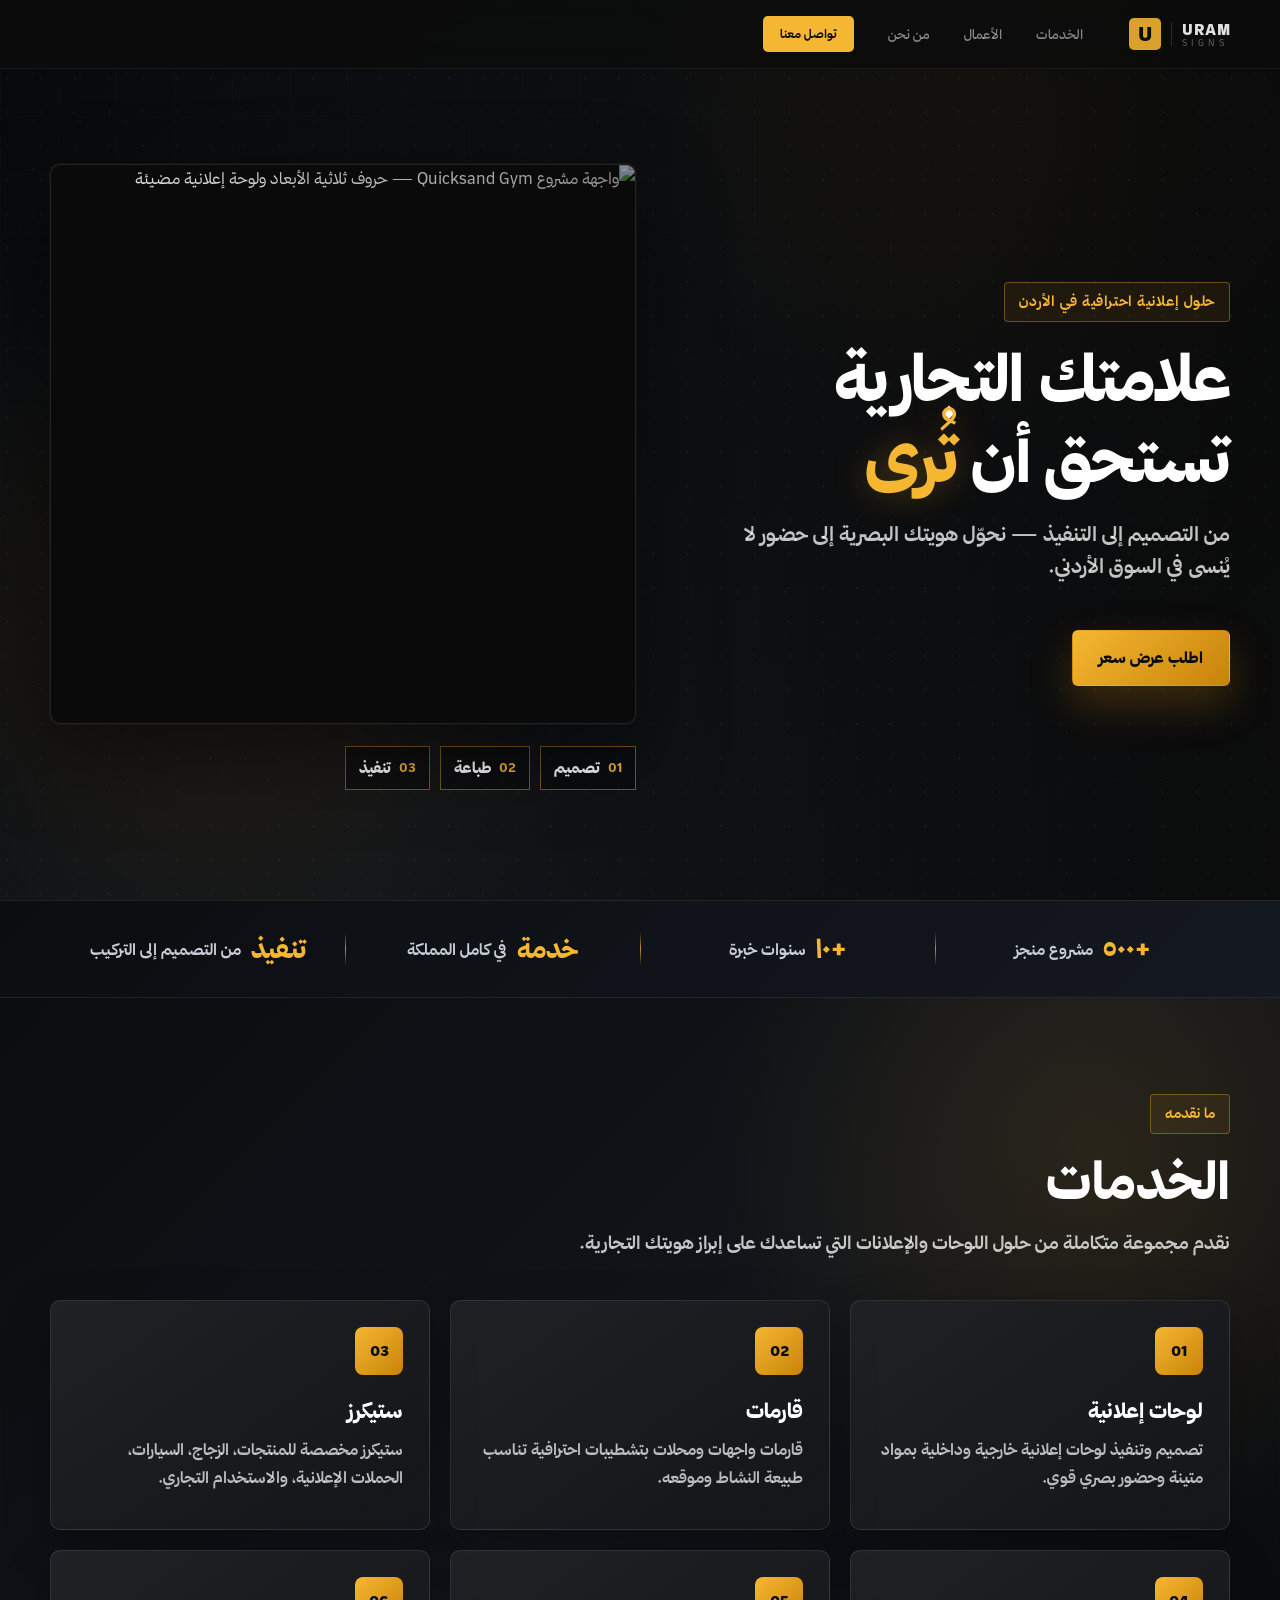
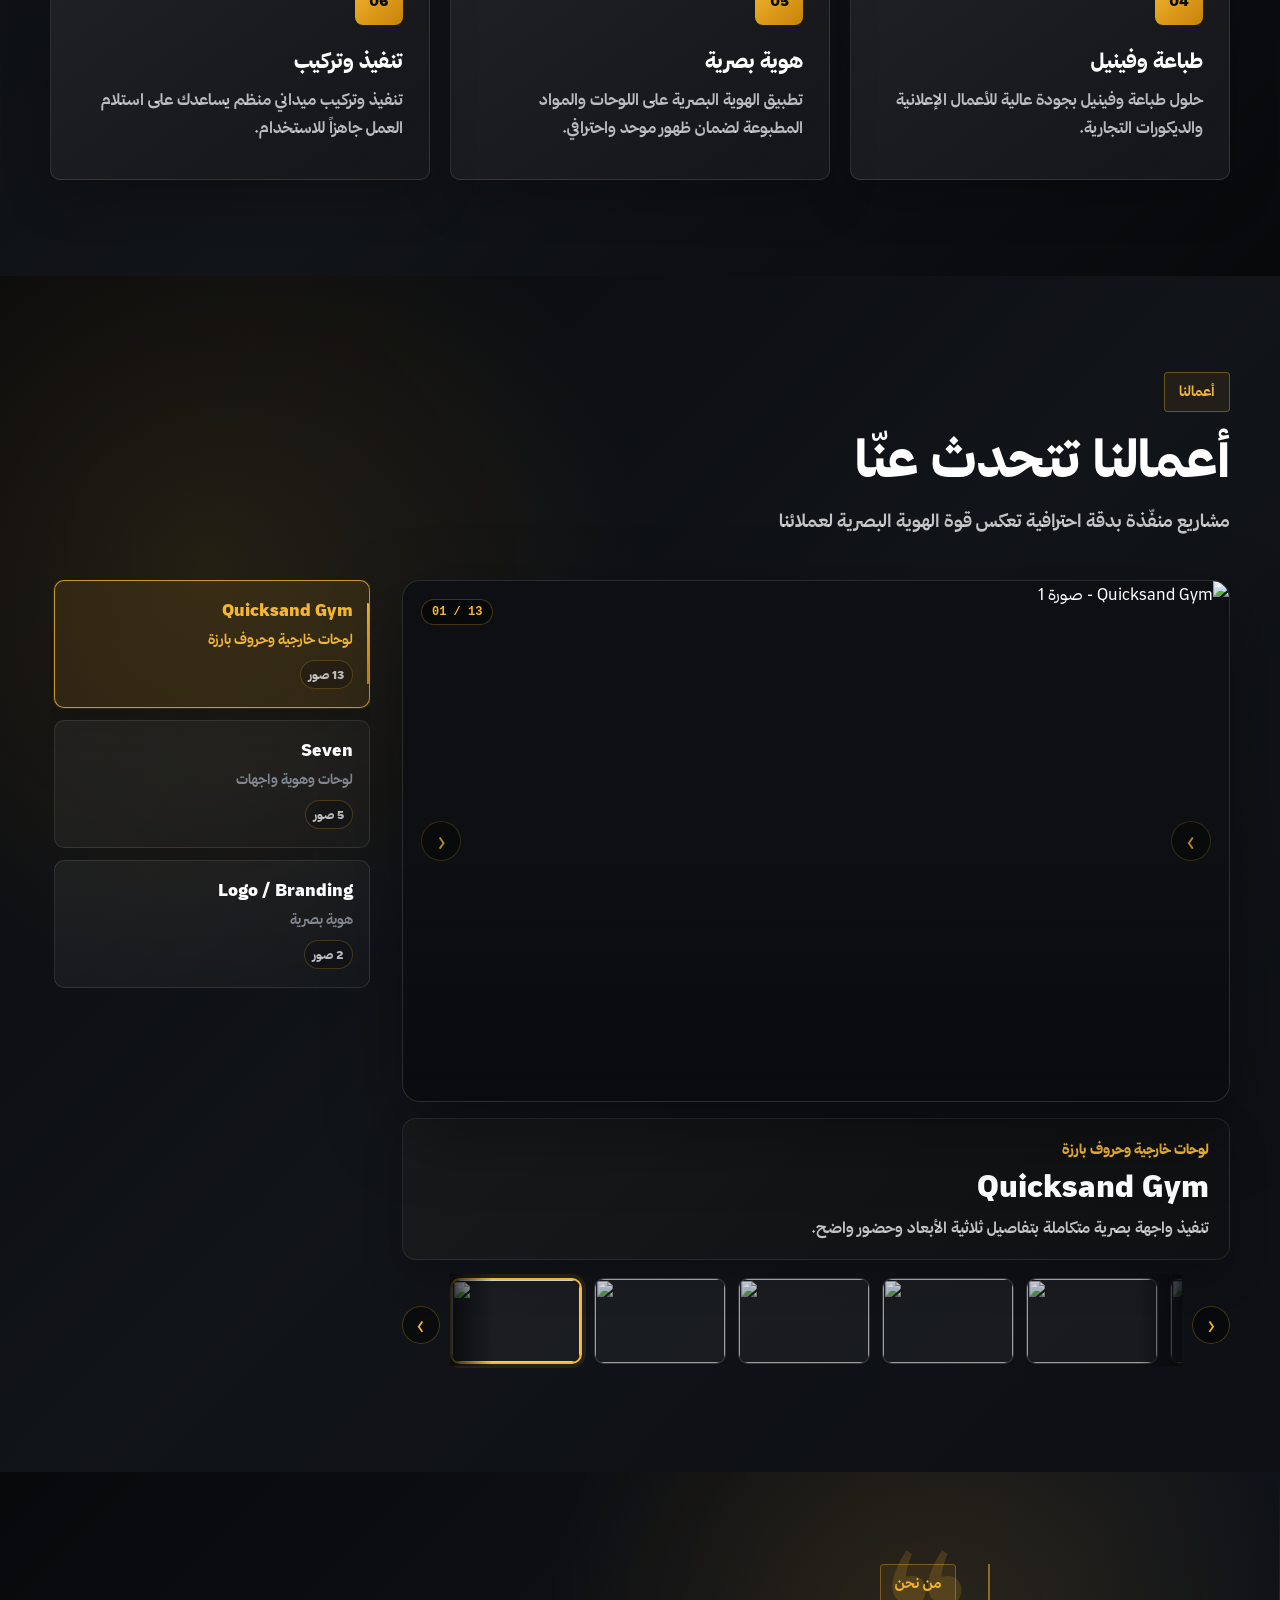
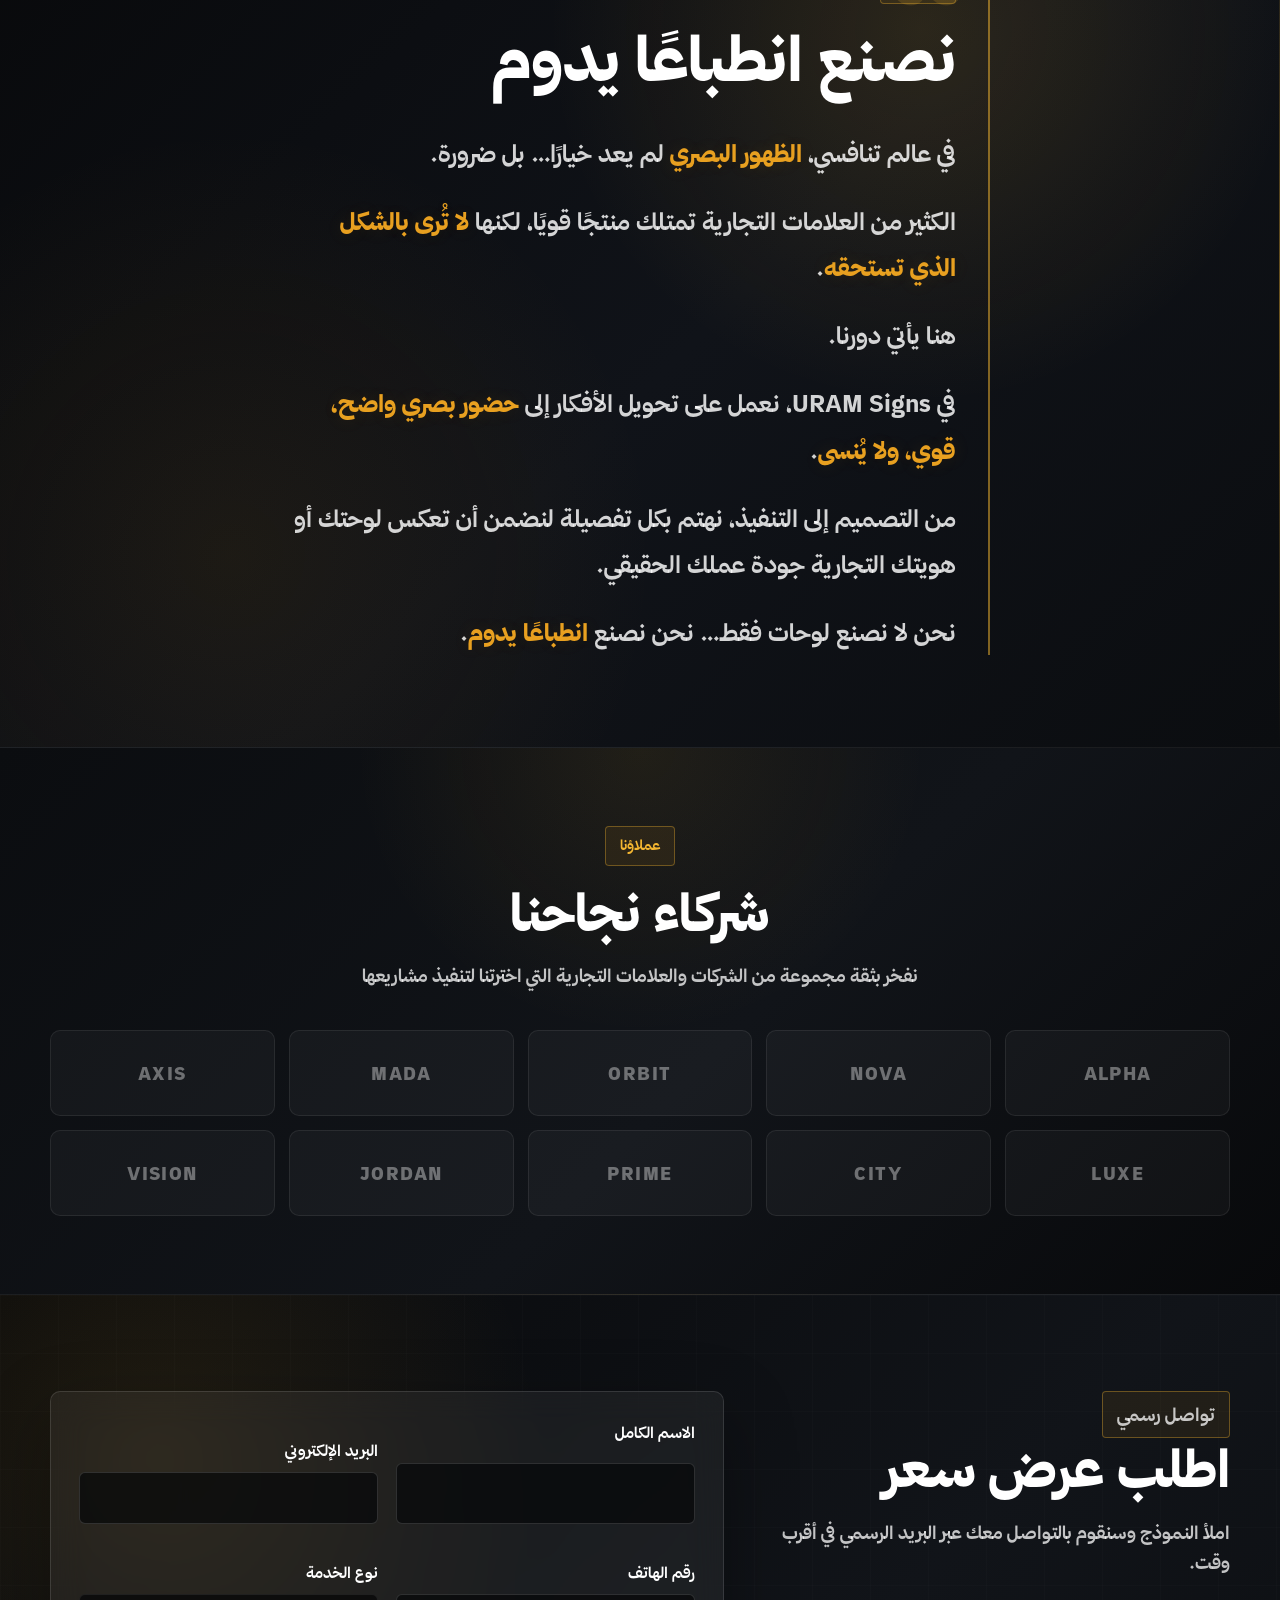
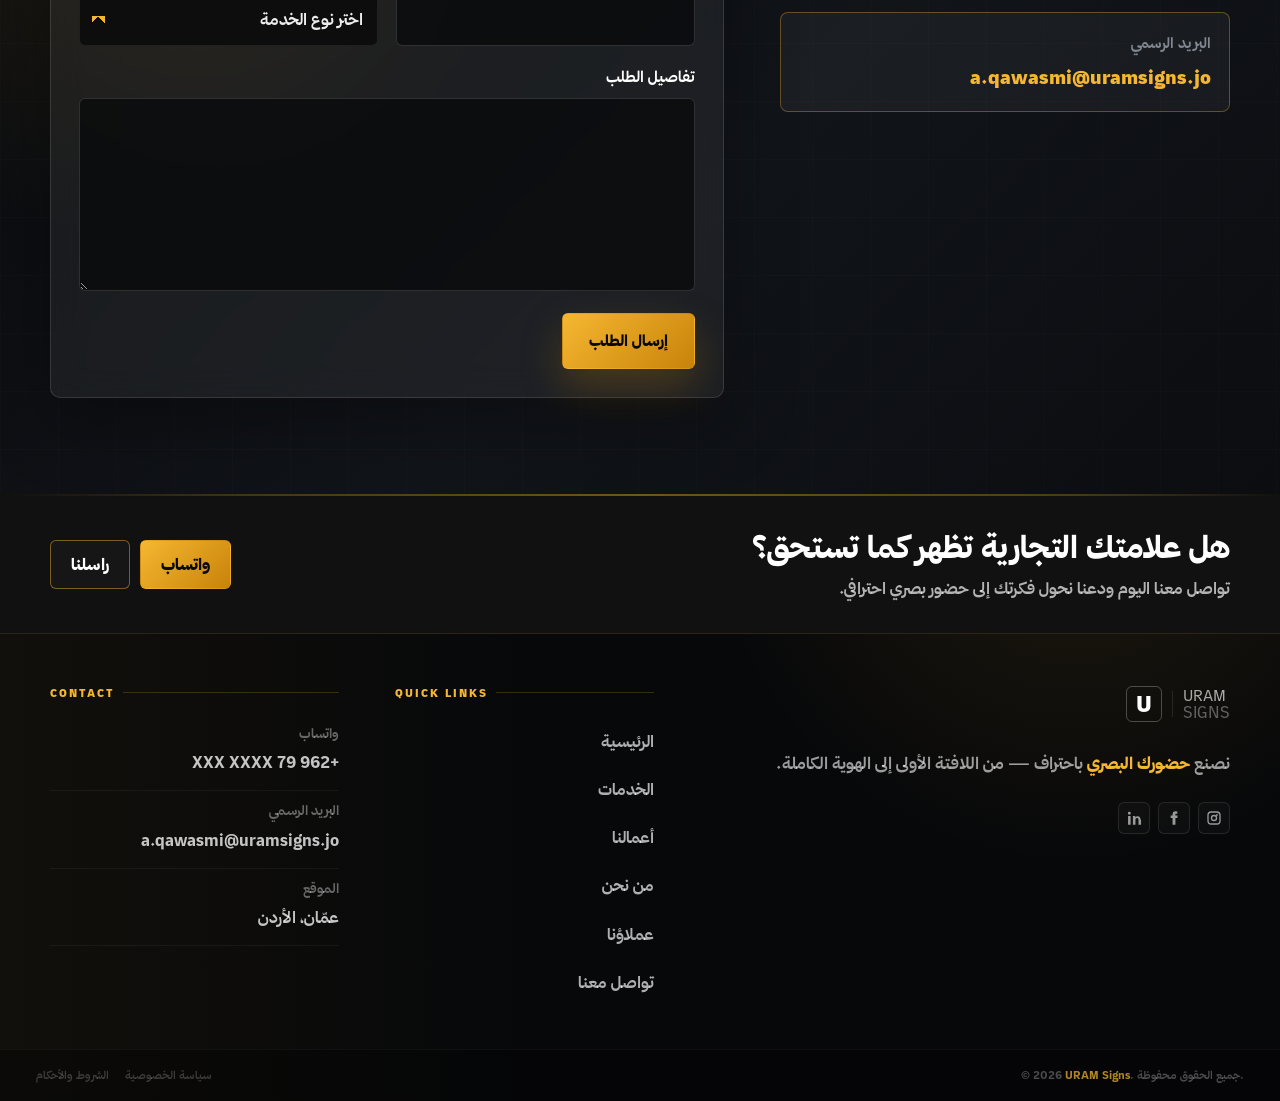
==== index.html @ 885d0721 "Initial URAM Signs website with init portfolio section" ====
﻿<!DOCTYPE html>
<html lang="ar" dir="rtl">
<head>
  <meta charset="UTF-8" />
  <meta name="viewport" content="width=device-width, initial-scale=1.0" />
  <meta
    name="description"
    content="URAM Signs شركة أردنية متخصصة في اللوحات الإعلانية، اليافطات، الملصقات، الفينيل، الطباعة، وحلول الهوية البصرية."
  />
  <title>URAM Signs | لوحات إعلانية وحلول طباعة</title>
  <link rel="stylesheet" href="styles.css" />
</head>
<body>
  <!-- Header: brand lockup, navigation links, and mobile menu button. -->
  <header class="site-header" id="top">
    <div class="container header-content">
      <a class="brand-logo" href="#home" aria-label="URAM Signs home">
        <span class="brand-logo__mark" aria-hidden="true">U</span>
        <span class="brand-logo__divider" aria-hidden="true"></span>
        <span class="brand-logo__text">
          <span class="brand-logo__name">URAM</span>
          <span class="brand-logo__category">SIGNS</span>
        </span>
      </a>

      <button class="menu-toggle" type="button" aria-label="فتح القائمة" aria-expanded="false">
        <span></span>
        <span></span>
        <span></span>
      </button>

      <nav class="main-nav" aria-label="روابط الموقع الرئيسية">
        <a href="#services">الخدمات</a>
        <a href="#portfolio">الأعمال</a>
        <a href="#about">من نحن</a>
        <a class="nav-cta" href="#contact">تواصل معنا</a>
      </nav>
    </div>
  </header>

  <main>
    <!-- Hero: first screen introduction and main calls to action. -->
    <section class="hero" id="home" aria-labelledby="hero-title">
      <div class="hero-overlay"></div>

      <div class="container hero-content">
        <div class="hero-copy">
          <p class="eyebrow">حلول إعلانية احترافية في الأردن</p>
          <h1 id="hero-title">
            علامتك التجارية تستحق أن
            <span>تُرى</span>
          </h1>
          <p class="hero-description">
            من التصميم إلى التنفيذ — نحوّل هويتك البصرية إلى حضور لا يُنسى في السوق الأردني.
          </p>

          <div class="hero-actions" aria-label="طرق التواصل الرئيسية">
            <a
              class="btn btn-primary"
              href="mailto:a.qawasmi@uramsigns.jo?subject=طلب%20عرض%20سعر&body=مرحباً،%20أود%20طلب%20عرض%20سعر%20لخدمة%20من%20URAM%20Signs.%0A%0Aالاسم:%0Aرقم%20الهاتف:%0Aنوع%20الخدمة:%0Aتفاصيل%20الطلب:"
            >
              اطلب عرض سعر
            </a>
          </div>
        </div>

        <div class="hero-visual">
          <div class="hero-card" aria-label="صورة توضيحية لأعمال اللوحات والطباعة">
            <img
              src="images/Quicksand_gym_4.png"
              alt="واجهة مشروع Quicksand Gym — حروف ثلاثية الأبعاد ولوحة إعلانية مضيئة"
            />
          </div>

          <div class="process-badges" aria-label="مراحل العمل الرئيسية">
            <span><strong>01</strong> تصميم</span>
            <span><strong>02</strong> طباعة</span>
            <span><strong>03</strong> تنفيذ</span>
          </div>
        </div>
      </div>
    </section>

    <!-- Trust bar: quick proof points directly below the hero. -->
    <section class="trust-bar" aria-label="نقاط ثقة URAM Signs">
      <div class="container trust-content">
        <div class="trust-item"><strong>+٥٠٠</strong><span>مشروع منجز</span></div>
        <div class="trust-item"><strong>+١٠</strong><span>سنوات خبرة</span></div>
        <div class="trust-item"><strong>خدمة</strong><span>في كامل المملكة</span></div>
        <div class="trust-item"><strong>تنفيذ</strong><span>من التصميم إلى التركيب</span></div>
      </div>
    </section>

    <!-- Services: main URAM Signs service categories. -->
    <section class="services-section" id="services" aria-labelledby="services-title">
      <div class="container">
        <div class="section-heading">
          <p class="section-kicker">ما نقدمه</p>
          <h2 id="services-title">الخدمات</h2>
          <p>
            نقدم مجموعة متكاملة من حلول اللوحات والإعلانات التي تساعدك على إبراز هويتك التجارية.
          </p>
        </div>

        <div class="services-grid">
          <article class="service-card">
            <div class="service-icon" aria-hidden="true">01</div>
            <h3>لوحات إعلانية</h3>
            <p>تصميم وتنفيذ لوحات إعلانية خارجية وداخلية بمواد متينة وحضور بصري قوي.</p>
          </article>

          <article class="service-card">
            <div class="service-icon" aria-hidden="true">02</div>
            <h3>قارمات</h3>
            <p>قارمات واجهات ومحلات بتشطيبات احترافية تناسب طبيعة النشاط وموقعه.</p>
          </article>

          <article class="service-card">
            <div class="service-icon" aria-hidden="true">03</div>
            <h3>ستيكرز</h3>
            <p>ستيكرز مخصصة للمنتجات، الزجاج، السيارات، الحملات الإعلانية، والاستخدام التجاري.</p>
          </article>

          <article class="service-card">
            <div class="service-icon" aria-hidden="true">04</div>
            <h3>طباعة وفينيل</h3>
            <p>حلول طباعة وفينيل بجودة عالية للأعمال الإعلانية والديكورات التجارية.</p>
          </article>

          <article class="service-card">
            <div class="service-icon" aria-hidden="true">05</div>
            <h3>هوية بصرية</h3>
            <p>تطبيق الهوية البصرية على اللوحات والمواد المطبوعة لضمان ظهور موحد واحترافي.</p>
          </article>

          <article class="service-card">
            <div class="service-icon" aria-hidden="true">06</div>
            <h3>تنفيذ وتركيب</h3>
            <p>تنفيذ وتركيب ميداني منظم يساعدك على استلام العمل جاهزاً للاستخدام.</p>
          </article>
        </div>
      </div>
    </section>

    <!-- Portfolio: cinematic stage layout with interactive featured project. -->
    <section class="portfolio-section" id="portfolio" aria-labelledby="portfolio-title">
      <div class="container">
        <div class="section-heading portfolio-heading">
          <p class="section-kicker">أعمالنا</p>
          <h2 id="portfolio-title">أعمالنا تتحدث عنّا</h2>
          <p>
            مشاريع منفّذة بدقة احترافية تعكس قوة الهوية البصرية لعملائنا
          </p>
        </div>

        <div class="portfolio-stage">
          <aside class="portfolio-projects" aria-label="قائمة المشاريع">
            <div class="project-list" data-project-list></div>
          </aside>

          <div class="portfolio-gallery">
            <article class="featured-project" aria-live="polite">
              <img
                class="featured-project-image"
                src="images/Quicksand gym/Quicksand gym 1.png"
                alt="Quicksand Gym"
              />
              <div class="featured-project-overlay" aria-hidden="true"></div>
              <span class="featured-project-counter" data-project-counter>01 / 13</span>
              <button class="featured-project-nav featured-project-nav--prev" type="button" data-project-prev aria-label="الصورة السابقة">‹</button>
              <button class="featured-project-nav featured-project-nav--next" type="button" data-project-next aria-label="الصورة التالية">›</button>
            </article>

            <div class="featured-project-info" aria-live="polite">
              <p class="featured-project-category">لوحات خارجية وحروف بارزة</p>
              <h3 class="featured-project-title">Quicksand Gym</h3>
              <p class="featured-project-description">تنفيذ واجهة بصرية متكاملة بتفاصيل ثلاثية الأبعاد وحضور واضح.</p>
            </div>

            <div class="project-thumbnail-shell">
              <button class="project-strip-control project-strip-control--prev" type="button" data-strip-prev aria-label="تمرير الصور للخلف">‹</button>
              <div class="project-thumbnails" data-project-thumbnails aria-label="صور المشروع"></div>
              <button class="project-strip-control project-strip-control--next" type="button" data-strip-next aria-label="تمرير الصور للأمام">›</button>
            </div>
          </div>
        </div>
      </div>
    </section>

    <!-- About: storytelling section for URAM Signs. -->
    <section class="about-story-section" id="about" aria-labelledby="about-title">
      <div class="container">
        <div class="about-story">
          <p class="section-kicker">من نحن</p>
          <h2 id="about-title">نصنع انطباعًا يدوم</h2>

          <div class="story-text">
            <p>
              في عالم تنافسي،
              <span>الظهور البصري</span>
              لم يعد خيارًا… بل ضرورة.
            </p>
            <p>
              الكثير من العلامات التجارية تمتلك منتجًا قويًا، لكنها
              <span>لا تُرى بالشكل الذي تستحقه</span>.
            </p>
            <p>هنا يأتي دورنا.</p>
            <p>
              في URAM Signs، نعمل على تحويل الأفكار إلى
              <span>حضور بصري واضح، قوي، ولا يُنسى</span>.
            </p>
            <p>
              من التصميم إلى التنفيذ، نهتم بكل تفصيلة لنضمن أن تعكس لوحتك أو
              هويتك التجارية جودة عملك الحقيقي.
            </p>
            <p>
              نحن لا نصنع لوحات فقط… نحن نصنع
              <span>انطباعًا يدوم</span>.
            </p>
          </div>
        </div>
      </div>
    </section>

    <!-- Clients: placeholder logos can be replaced with real client logo images later. -->
    <section class="clients-section" id="clients" aria-labelledby="clients-title">
      <div class="container">
        <div class="section-heading clients-heading">
          <p class="section-kicker">عملاؤنا</p>
          <h2 id="clients-title">شركاء نجاحنا</h2>
          <p>
            نفخر بثقة مجموعة من الشركات والعلامات التجارية التي اخترتنا لتنفيذ مشاريعها
          </p>
        </div>

        <div class="clients-grid" aria-label="شعارات العملاء">
          <div class="client-logo">ALPHA</div>
          <div class="client-logo">NOVA</div>
          <div class="client-logo">ORBIT</div>
          <div class="client-logo">MADA</div>
          <div class="client-logo">AXIS</div>
          <div class="client-logo">LUXE</div>
          <div class="client-logo">CITY</div>
          <div class="client-logo">PRIME</div>
          <div class="client-logo">JORDAN</div>
          <div class="client-logo">VISION</div>
        </div>
      </div>
    </section>

    <!-- Contact / Quote: replace YOUR_FORM_ID with your real Formspree form ID later. -->
    <section class="contact-section" id="contact" aria-labelledby="contact-title">
      <div class="container contact-layout">
        <div class="contact-intro">
          <p class="section-kicker">تواصل رسمي</p>
          <h2 id="contact-title">اطلب عرض سعر</h2>
          <p>
            املأ النموذج وسنقوم بالتواصل معك عبر البريد الرسمي في أقرب وقت.
          </p>

          <div class="official-email">
            <span>البريد الرسمي</span>
            <a href="mailto:a.qawasmi@uramsigns.jo">a.qawasmi@uramsigns.jo</a>
          </div>
        </div>

        <!-- Formspree-ready form: replace YOUR_FORM_ID in the action URL after creating your Formspree form. -->
        <form class="quote-form" action="https://formspree.io/f/YOUR_FORM_ID" method="POST">
          <div class="form-grid">
            <label>
              <span>الاسم الكامل</span>
              <input type="text" name="full_name" autocomplete="name" required />
            </label>

            <label>
              <span>البريد الإلكتروني</span>
              <input type="email" name="email" autocomplete="email" required />
            </label>

            <label>
              <span>رقم الهاتف</span>
              <input type="tel" name="phone" autocomplete="tel" required />
            </label>

            <label>
              <span>نوع الخدمة</span>
              <select name="service_type" required>
                <option value="" selected disabled>اختر نوع الخدمة</option>
                <option value="لوحات إعلانية">لوحات إعلانية</option>
                <option value="قارمات">قارمات</option>
                <option value="ستيكرز">ستيكرز</option>
                <option value="طباعة وفينيل">طباعة وفينيل</option>
                <option value="هوية بصرية">هوية بصرية</option>
                <option value="أخرى">أخرى</option>
              </select>
            </label>
          </div>

          <label>
            <span>تفاصيل الطلب</span>
            <textarea name="request_details" rows="6" required></textarea>
          </label>

          <button class="btn btn-primary form-submit" type="submit">إرسال الطلب</button>
        </form>
      </div>
    </section>
  </main>

  <!-- Footer: final brand, navigation, and official contact details. -->
  <footer class="site-footer">
    <div class="footer-gold-rule" aria-hidden="true"></div>

    <section class="footer-cta" aria-label="دعوة للتواصل">
      <div class="container footer-cta-content">
        <div>
          <h2>هل علامتك التجارية تظهر كما تستحق؟</h2>
          <p>تواصل معنا اليوم ودعنا نحول فكرتك إلى حضور بصري احترافي.</p>
        </div>

        <div class="footer-cta-actions">
          <a class="footer-btn footer-btn-primary" href="https://wa.me/962XXXXXXXXX" target="_blank" rel="noopener">
            واتساب
          </a>
          <a class="footer-btn footer-btn-secondary" href="mailto:a.qawasmi@uramsigns.jo">
            راسلنا
          </a>
        </div>
      </div>
    </section>

    <div class="container footer-content">
      <div class="footer-brand">
        <a class="brand-logo brand-logo--footer" href="#home" aria-label="URAM Signs الصفحة الرئيسية">
          <span class="brand-logo__mark" aria-hidden="true">U</span>
          <span class="brand-logo__divider" aria-hidden="true"></span>
          <span class="brand-logo__text">
            <span class="brand-logo__name">URAM</span>
            <span class="brand-logo__category">SIGNS</span>
          </span>
        </a>
        <p>
          نصنع
          <span>حضورك البصري</span>
          باحتراف — من اللافتة الأولى إلى الهوية الكاملة.
        </p>

        <div class="footer-socials" aria-label="روابط التواصل الاجتماعي">
          <a href="#" aria-label="Instagram">
            <svg viewBox="0 0 24 24" aria-hidden="true">
              <path d="M7.8 2h8.4A5.8 5.8 0 0 1 22 7.8v8.4a5.8 5.8 0 0 1-5.8 5.8H7.8A5.8 5.8 0 0 1 2 16.2V7.8A5.8 5.8 0 0 1 7.8 2Zm0 2A3.8 3.8 0 0 0 4 7.8v8.4A3.8 3.8 0 0 0 7.8 20h8.4a3.8 3.8 0 0 0 3.8-3.8V7.8A3.8 3.8 0 0 0 16.2 4H7.8Zm8.7 2.1a1.3 1.3 0 1 1 0 2.6 1.3 1.3 0 0 1 0-2.6ZM12 7.2a4.8 4.8 0 1 1 0 9.6 4.8 4.8 0 0 1 0-9.6Zm0 2a2.8 2.8 0 1 0 0 5.6 2.8 2.8 0 0 0 0-5.6Z" />
            </svg>
          </a>
          <a href="#" aria-label="Facebook">
            <svg viewBox="0 0 24 24" aria-hidden="true">
              <path d="M14 8.2V6.7c0-.72.17-1.1 1.16-1.1H17V2.25A25.4 25.4 0 0 0 14.32 2C11.66 2 9.84 3.62 9.84 6.6v1.6H7v3.75h2.84V22h4.3V11.95H17l.45-3.75H14Z" />
            </svg>
          </a>
          <a href="#" aria-label="LinkedIn">
            <svg viewBox="0 0 24 24" aria-hidden="true">
              <path d="M6.94 8.9H3.1V22h3.84V8.9ZM5.02 2.5a2.23 2.23 0 1 0 0 4.46 2.23 2.23 0 0 0 0-4.46ZM21.9 14.48c0-3.52-1.88-5.16-4.4-5.16a3.8 3.8 0 0 0-3.43 1.89h-.05V8.9h-3.68V22h3.84v-6.48c0-1.7.32-3.36 2.44-3.36 2.09 0 2.12 1.96 2.12 3.47V22h3.84v-7.52h-.68Z" />
            </svg>
          </a>
        </div>
      </div>

      <nav class="footer-links" aria-label="روابط سريعة">
        <h2>QUICK LINKS</h2>
        <a href="#home"><span>الرئيسية</span><i aria-hidden="true"></i></a>
        <a href="#services"><span>الخدمات</span><i aria-hidden="true"></i></a>
        <a href="#portfolio"><span>أعمالنا</span><i aria-hidden="true"></i></a>
        <a href="#about"><span>من نحن</span><i aria-hidden="true"></i></a>
        <a href="#clients"><span>عملاؤنا</span><i aria-hidden="true"></i></a>
        <a href="#contact"><span>تواصل معنا</span><i aria-hidden="true"></i></a>
      </nav>

      <div class="footer-contact">
        <h2>CONTACT</h2>
        <div class="footer-contact-item">
          <span>واتساب</span>
          <a href="https://wa.me/962XXXXXXXXX" target="_blank" rel="noopener">+962 79 XXX XXXX</a>
        </div>
        <div class="footer-contact-item">
          <span>البريد الرسمي</span>
          <a href="mailto:a.qawasmi@uramsigns.jo">a.qawasmi@uramsigns.jo</a>
        </div>
        <div class="footer-contact-item">
          <span>الموقع</span>
          <p>عمّان، الأردن</p>
        </div>
      </div>
    </div>

    <div class="footer-base">
      <p>© 2026 <span>URAM Signs</span>. جميع الحقوق محفوظة.</p>
      <div class="footer-policy-links">
        <a href="#">سياسة الخصوصية</a>
        <a href="#">الشروط والأحكام</a>
      </div>
    </div>
  </footer>

  <script src="script.js"></script>
</body>
</html>
---- styles.css ----
/* Font setup: these paths use the local Thamanyah Sans WOFF2 files. */
@font-face {
  font-family: "Thamanyah";
  src: url("fonts/thmanyah typeface/thmanyahsans/woff2/thmanyahsans-Regular.woff2") format("woff2");
  font-weight: 400;
  font-style: normal;
  font-display: swap;
}

@font-face {
  font-family: "Thamanyah";
  src: url("fonts/thmanyah typeface/thmanyahsans/woff2/thmanyahsans-Medium.woff2") format("woff2");
  font-weight: 500;
  font-style: normal;
  font-display: swap;
}

@font-face {
  font-family: "Thamanyah";
  src: url("fonts/thmanyah typeface/thmanyahsans/woff2/thmanyahsans-Bold.woff2") format("woff2");
  font-weight: 700 800;
  font-style: normal;
  font-display: swap;
}

@font-face {
  font-family: "Thamanyah";
  src: url("fonts/thmanyah typeface/thmanyahsans/woff2/thmanyahsans-Black.woff2") format("woff2");
  font-weight: 900;
  font-style: normal;
  font-display: swap;
}

/* Base styles */
:root {
  --color-black: #08090b;
  --color-charcoal: #111419;
  --color-metal: #818891;
  --color-metal-dark: #252a31;
  --color-white: #ffffff;
  --color-muted: #c8ced6;
  --color-gold: #e8a020;
  --color-gold-highlight: #f5b731;
  --color-gold-dark: #c8830a;
  --container-width: 1180px;
  --header-height: 68px;
}

* {
  box-sizing: border-box;
}

html {
  scroll-behavior: smooth;
}

main section[id] {
  scroll-margin-top: 90px;
}

body {
  margin: 0;
  min-height: 100vh;
  font-family: "Thamanyah", Cairo, Tajawal, sans-serif;
  color: var(--color-white);
  background: var(--color-black);
  line-height: 1.7;
}

img,
svg {
  display: block;
}

img {
  max-width: 100%;
}

a {
  color: inherit;
  text-decoration: none;
}

button,
input,
textarea,
select {
  font: inherit;
}

.container {
  width: min(100% - 32px, var(--container-width));
  margin-inline: auto;
}

/* Header */
.site-header {
  position: fixed;
  inset-block-start: 0;
  inset-inline: 0;
  z-index: 20;
  border-bottom: 1px solid rgba(255, 255, 255, 0.06);
  background: rgba(13, 13, 13, 0.92);
  backdrop-filter: blur(14px);
  transition: all 0.3s ease;
}

.site-header.is-scrolled {
  border-bottom-color: rgba(245, 183, 49, 0.12);
  background: #0a0a0a;
}

.header-content {
  width: 100%;
  min-height: var(--header-height);
  margin-inline: 0;
  padding: 0 40px;
  display: flex;
  align-items: center;
  justify-content: flex-start;
  gap: 36px;
  transition: min-height 0.3s ease;
}

.site-header.is-scrolled .header-content {
  min-height: 56px;
}

.site-header .brand-logo {
  display: inline-flex;
  align-items: center;
  gap: 10px;
  flex: 0 0 auto;
  min-height: 52px;
  padding: 10px;
  direction: ltr;
  color: var(--color-white);
  text-align: left;
  border: 0;
  border-radius: 0;
  transition: all 0.3s ease;
}

.site-header .brand-logo__mark {
  width: 32px;
  height: 32px;
  display: grid;
  place-items: center;
  color: #0d0d0d;
  border-radius: 5px;
  background: #f5b731;
  font-size: 20px;
  font-weight: 900;
  line-height: 1;
  letter-spacing: -0.5px;
  transition: all 0.3s ease;
}

.site-header .brand-logo__divider {
  width: 1px;
  height: 24px;
  background: rgba(255, 255, 255, 0.15);
  transition: all 0.3s ease;
}

.site-header .brand-logo__text {
  display: flex;
  flex-direction: column;
  justify-content: center;
  gap: 1px;
  line-height: 1;
}

.site-header .brand-logo__name,
.site-header .brand-logo__category {
  display: block;
  transition: all 0.3s ease;
}

.site-header .brand-logo__name {
  color: #ffffff;
  font-size: 15px;
  font-weight: 900;
  letter-spacing: 0.5px;
  white-space: nowrap;
}

.site-header .brand-logo__category {
  color: rgba(255, 255, 255, 0.4);
  font-size: 9px;
  font-weight: 400;
  letter-spacing: 4px;
  white-space: nowrap;
}

.site-header .brand-logo {
  opacity: 0.88;
}

.site-header .brand-logo:hover,
.site-header .brand-logo:focus-visible {
  opacity: 1;
}

.site-header .brand-logo:hover .brand-logo__mark,
.site-header .brand-logo:focus-visible .brand-logo__mark {
  filter: brightness(1.1);
}

.site-header.is-scrolled .brand-logo__mark {
  width: 28px;
  height: 28px;
  font-size: 17px;
  border-radius: 4px;
}

.site-header.is-scrolled .brand-logo__divider {
  height: 20px;
}

.site-header.is-scrolled .brand-logo__name {
  font-size: 13px;
}

.site-header.is-scrolled .brand-logo__category {
  font-size: 8px;
}

.brand-logo {
  display: inline-flex;
  align-items: center;
  gap: 10px;
  direction: ltr;
  color: var(--color-white);
  text-align: left;
  transition: all 0.3s ease;
}

.brand-logo__mark {
  display: grid;
  place-items: center;
  font-weight: 900;
  line-height: 1;
  transition: all 0.3s ease;
}

.brand-logo__divider {
  width: 1px;
  transition: all 0.3s ease;
}

.brand-logo__text {
  display: flex;
  flex-direction: column;
  justify-content: center;
  gap: 1px;
  line-height: 1;
}

.brand-logo__name,
.brand-logo__category {
  display: block;
  white-space: nowrap;
  transition: all 0.3s ease;
}

.brand-logo--footer {
  padding: 0;
  border-color: transparent;
}

.brand-logo--footer .brand-logo__mark {
  width: 36px;
  height: 36px;
  font-size: 22px;
  color: #ffffff;
  border: 1.5px solid rgba(255, 255, 255, 0.25);
  border-radius: 6px;
  background: transparent;
}

.brand-logo--footer .brand-logo__divider {
  height: 26px;
  background: rgba(255, 255, 255, 0.1);
}

.brand-logo--footer .brand-logo__name {
  font-size: 15px;
  color: rgba(255, 255, 255, 0.65);
}

.brand-logo--footer .brand-logo__category {
  color: rgba(255, 255, 255, 0.35);
}

.brand-logo--footer:hover,
.brand-logo--footer:focus-visible {
  background: transparent;
  border-color: transparent;
}

.brand-logo--footer:hover .brand-logo__mark,
.brand-logo--footer:focus-visible .brand-logo__mark {
  color: #ffffff;
  border-color: rgba(245, 183, 49, 0.3);
  background: rgba(245, 183, 49, 0.04);
}

.brand-logo--footer:hover .brand-logo__divider,
.brand-logo--footer:focus-visible .brand-logo__divider {
  background: rgba(245, 183, 49, 0.18);
}

.brand-logo--footer:hover .brand-logo__name,
.brand-logo--footer:focus-visible .brand-logo__name {
  color: rgba(255, 255, 255, 0.8);
}

.brand-logo--footer:hover .brand-logo__category,
.brand-logo--footer:focus-visible .brand-logo__category {
  color: rgba(245, 183, 49, 0.4);
}

.main-nav {
  display: flex;
  align-items: center;
  gap: 34px;
  color: rgba(255, 255, 255, 0.5);
  font-size: 13px;
  font-weight: 500;
}

.main-nav a {
  position: relative;
  padding-block: 8px;
  transition: all 0.3s ease;
}

.main-nav a::after {
  content: "";
  position: absolute;
  inset-inline: 0;
  inset-block-end: -6px;
  height: 2px;
  background: #f5b731;
  border-radius: 999px;
  transform: scaleX(0);
  transform-origin: right;
  transition: transform 0.4s ease-out;
}

.main-nav a:hover,
.main-nav a:focus-visible {
  color: var(--color-white);
  transition: color 0.15s ease;
}

.main-nav a.is-active {
  color: var(--color-white);
}

.main-nav a.is-active::after {
  transform: scaleX(1);
}

.main-nav .nav-cta {
  padding: 7px 16px;
  border: 1px solid transparent;
  border-radius: 5px;
  color: #0d0d0d;
  background: #f5b731;
  font-size: 12px;
  font-weight: 700;
}

.main-nav .nav-cta.is-active {
  color: #0d0d0d;
}

.main-nav .nav-cta:hover,
.main-nav .nav-cta:focus-visible {
  color: #0d0d0d;
  background: #c8830a;
  transform: scale(1.02);
}

.site-header.is-scrolled .main-nav .nav-cta {
  color: #f5b731;
  border-color: rgba(245, 183, 49, 0.4);
  background: transparent;
  font-size: 11px;
  padding: 6px 14px;
  font-weight: 600;
}

.site-header.is-scrolled .main-nav .nav-cta.is-active {
  color: #f5b731;
}

.site-header.is-scrolled .main-nav .nav-cta:hover,
.site-header.is-scrolled .main-nav .nav-cta:focus-visible {
  color: #0d0d0d;
  background: #f5b731;
}

.menu-toggle {
  display: none;
  width: 44px;
  height: 44px;
  margin-inline-start: auto;
  padding: 0;
  border: 1px solid rgba(255, 255, 255, 0.16);
  color: var(--color-white);
  background: rgba(255, 255, 255, 0.06);
  cursor: pointer;
}

.menu-toggle span {
  width: 20px;
  height: 2px;
  display: block;
  margin: 5px auto;
  background: currentColor;
  transition: transform 180ms ease, opacity 180ms ease;
}

/* Hero */
.hero {
  position: relative;
  min-height: 100vh;
  padding-block: calc(var(--header-height) + 96px) 104px;
  overflow: hidden;
  background:
    radial-gradient(circle at 78% 12%, rgba(245, 183, 49, 0.14), transparent 28%),
    radial-gradient(circle at 18% 72%, rgba(232, 160, 32, 0.09), transparent 32%),
    linear-gradient(135deg, #07080a 0%, #111419 48%, #1b2027 100%);
}

.hero::before {
  content: "";
  position: absolute;
  inset: 0;
  opacity: 0.1;
  background-image:
    linear-gradient(rgba(255, 255, 255, 0.18) 1px, transparent 1px),
    linear-gradient(90deg, rgba(255, 255, 255, 0.18) 1px, transparent 1px);
  background-size: 58px 58px;
  mask-image: linear-gradient(to bottom, black, transparent 82%);
}

.hero::after {
  content: "";
  position: absolute;
  inset: 0;
  opacity: 0.09;
  pointer-events: none;
  background-image:
    radial-gradient(circle at 20% 30%, rgba(255, 255, 255, 0.55) 0 1px, transparent 1px),
    radial-gradient(circle at 70% 60%, rgba(255, 255, 255, 0.35) 0 1px, transparent 1px);
  background-size: 34px 34px, 47px 47px;
}

.hero-overlay {
  position: absolute;
  inset: 0;
  background: linear-gradient(
    to left,
    rgba(10, 10, 10, 0.92) 5%,
    rgba(10, 10, 10, 0.7) 35%,
    rgba(10, 10, 10, 0.2) 70%,
    rgba(10, 10, 10, 0.05) 100%
  );
  pointer-events: none;
  z-index: 0;
}

.hero-content {
  position: relative;
  z-index: 1;
  min-height: calc(100vh - var(--header-height) - 212px);
  display: grid;
  grid-template-columns: minmax(0, 0.95fr) minmax(420px, 1.05fr);
  align-items: center;
  gap: 64px;
}

.hero-copy {
  max-width: 650px;
  text-align: start;
}

.eyebrow {
  width: fit-content;
  margin-block-end: 16px;
  margin-inline: 0;
  padding: 7px 14px;
  color: var(--color-gold-highlight);
  border: 1px solid rgba(245, 183, 49, 0.34);
  border-radius: 4px;
  background: rgba(232, 160, 32, 0.08);
  font-size: 0.88rem;
  font-weight: 800;
  letter-spacing: 0.04em;
}

.hero h1 {
  margin-block: 0 20px;
  margin-inline: 0;
  max-width: 650px;
  font-size: clamp(2.4rem, 5vw, 4.2rem);
  line-height: 1.23;
  font-weight: 900;
  letter-spacing: -0.02em;
}

.hero h1 span {
  display: inline;
  color: var(--color-gold-highlight);
  font-size: 1.04em;
  font-weight: 900;
  vertical-align: baseline;
  text-shadow: 0 0 34px rgba(245, 183, 49, 0.3);
}

.hero-description {
  max-width: 590px;
  margin: 0;
  color: rgba(255, 255, 255, 0.75);
  font-size: clamp(1.08rem, 1.55vw, 1.26rem);
  line-height: 1.6;
  font-weight: 600;
}

.hero-actions {
  display: flex;
  flex-wrap: wrap;
  justify-content: flex-start;
  gap: 14px;
  margin-top: 48px;
}

.btn {
  display: inline-flex;
  align-items: center;
  justify-content: center;
  gap: 10px;
  min-height: 50px;
  padding: 14px 28px;
  border: 1px solid transparent;
  border-radius: 6px;
  font-size: 0.96rem;
  font-weight: 900;
  transition: transform 180ms ease, border-color 180ms ease, background 180ms ease, box-shadow 180ms ease;
}

.btn:hover,
.btn:focus-visible {
  transform: translateY(-2px);
}

.btn-primary {
  min-height: 54px;
  padding-inline: 26px;
  color: var(--color-black);
  background: linear-gradient(135deg, #f5b731, #c8830a);
  box-shadow: 0 18px 42px rgba(200, 131, 10, 0.27);
}

.btn-primary:hover,
.btn-primary:focus-visible {
  box-shadow: 0 20px 50px rgba(245, 183, 49, 0.32);
}

.btn-secondary {
  min-height: 48px;
  color: var(--color-white);
  padding: 11px 24px;
  border-color: rgba(245, 183, 49, 0.76);
  background: rgba(232, 160, 32, 0.1);
}

.btn-secondary:hover,
.btn-secondary:focus-visible {
  border-color: var(--color-gold-highlight);
  background: rgba(232, 160, 32, 0.09);
}

.btn-icon {
  width: 20px;
  height: 20px;
  fill: currentColor;
}

.hero-visual {
  min-width: 0;
}

.hero-card {
  position: relative;
  overflow: hidden;
  isolation: isolate;
  border: 1px solid rgba(255, 255, 255, 0.1);
  border-radius: 10px;
  background: #0a0a0a;
  box-shadow:
    0 32px 80px rgba(0, 0, 0, 0.5),
    0 0 0 1px rgba(255, 255, 255, 0.04);
  transition: transform 600ms cubic-bezier(0.25, 0.46, 0.45, 0.94), box-shadow 600ms ease;
}

.hero-card:hover {
  transform: translateY(-3px);
  box-shadow:
    0 36px 90px rgba(0, 0, 0, 0.55),
    0 0 0 1px rgba(245, 183, 49, 0.08);
}

.hero-card::after {
  content: "";
  position: absolute;
  inset: 0;
  z-index: 1;
  background: linear-gradient(
    to left,
    rgba(10, 10, 10, 0.45),
    rgba(10, 10, 10, 0.08)
  );
  pointer-events: none;
}

.hero-card img {
  width: 100%;
  height: min(62vh, 560px);
  object-fit: cover;
  object-position: center center;
  filter: brightness(0.95) contrast(1.08) saturate(1.05);
  transform: scale(1);
  transition: transform 0.6s ease;
}

.hero-card:hover img {
  transform: scale(1.03);
}

.process-badges {
  display: flex;
  flex-wrap: wrap;
  justify-content: flex-start;
  gap: 10px;
  margin-top: 22px;
}

.process-badges span {
  display: inline-flex;
  align-items: center;
  gap: 8px;
  min-height: 40px;
  padding: 8px 13px;
  color: var(--color-white);
  border: 1px solid rgba(245, 183, 49, 0.46);
  background: rgba(8, 9, 11, 0.5);
  font-size: 0.95rem;
  font-weight: 900;
}

.process-badges strong {
  color: var(--color-gold-highlight);
  font-size: 0.78rem;
}

/* Trust bar */
.trust-bar {
  position: relative;
  border-block: 1px solid rgba(255, 255, 255, 0.08);
  background: linear-gradient(135deg, #0b0d10, #141820);
}

.trust-content {
  display: grid;
  grid-template-columns: repeat(4, 1fr);
}

.trust-item {
  position: relative;
  min-height: 96px;
  display: flex;
  align-items: center;
  justify-content: center;
  gap: 10px;
  text-align: center;
}

.trust-item:not(:last-child)::after {
  content: "";
  position: absolute;
  inset-inline-end: 0;
  width: 1px;
  height: 34px;
  background: linear-gradient(to bottom, transparent, rgba(245, 183, 49, 0.75), transparent);
}

.trust-item strong {
  color: var(--color-gold-highlight);
  font-size: clamp(1.25rem, 2vw, 1.65rem);
  font-weight: 900;
  line-height: 1;
}

.trust-item span {
  color: var(--color-muted);
  font-size: 0.98rem;
  font-weight: 800;
}

/* Services section */
.services-section {
  position: relative;
  padding-block: 96px;
  background:
    radial-gradient(circle at 86% 18%, rgba(245, 183, 49, 0.11), transparent 30%),
    linear-gradient(135deg, #0b0d10 0%, #111419 52%, #08090b 100%);
}

.section-heading {
  max-width: 720px;
  margin-bottom: 42px;
}

.section-heading h2 {
  margin: 0 0 16px;
  font-size: clamp(2.1rem, 4vw, 3.6rem);
  line-height: 1.2;
  font-weight: 900;
}

.section-heading p:last-child {
  margin: 0;
  max-width: 660px;
  color: rgba(255, 255, 255, 0.75);
  font-size: clamp(1.04rem, 1.4vw, 1.18rem);
  line-height: 1.7;
  font-weight: 600;
}

.services-grid {
  display: grid;
  grid-template-columns: repeat(3, minmax(0, 1fr));
  gap: 20px;
}

.service-card {
  min-height: 230px;
  padding: 26px;
  border: 1px solid rgba(255, 255, 255, 0.1);
  border-radius: 10px;
  background:
    linear-gradient(145deg, rgba(255, 255, 255, 0.075), rgba(255, 255, 255, 0.028)),
    #0d0f13;
  box-shadow: 0 18px 48px rgba(0, 0, 0, 0.24);
  transition:
    transform 320ms cubic-bezier(0.25, 0.46, 0.45, 0.94),
    border-color 280ms ease,
    box-shadow 320ms cubic-bezier(0.25, 0.46, 0.45, 0.94),
    background 320ms ease;

  /* Scroll-triggered fade-in: hidden by default */
  opacity: 0;
  transform: translateY(32px);
}

/* Staggered reveal — driven by --card-index set in JS */
.service-card.is-visible {
  opacity: 1;
  transform: translateY(0);
  transition:
    opacity 600ms cubic-bezier(0.25, 0.46, 0.45, 0.94),
    transform 600ms cubic-bezier(0.25, 0.46, 0.45, 0.94),
    border-color 280ms ease,
    box-shadow 320ms cubic-bezier(0.25, 0.46, 0.45, 0.94),
    background 320ms ease;
  transition-delay: calc(var(--card-index, 0) * 100ms);
}

/* Hover — lift + gold glow aura */
.service-card:hover,
.service-card:focus-within {
  transform: translateY(-6px);
  border-color: rgba(245, 183, 49, 0.42);
  box-shadow:
    0 24px 60px rgba(0, 0, 0, 0.34),
    0 0 0 1px rgba(245, 183, 49, 0.08),
    0 0 28px rgba(245, 183, 49, 0.06);
  background:
    linear-gradient(145deg, rgba(255, 255, 255, 0.095), rgba(255, 255, 255, 0.04)),
    #0d0f13;
}

.service-icon {
  width: 48px;
  height: 48px;
  display: grid;
  place-items: center;
  margin-bottom: 22px;
  color: var(--color-black);
  border-radius: 8px;
  background: linear-gradient(135deg, var(--color-gold-highlight), var(--color-gold-dark));
  font-size: 0.9rem;
  font-weight: 900;
  transition: transform 320ms cubic-bezier(0.25, 0.46, 0.45, 0.94), box-shadow 320ms ease;
}

.service-card:hover .service-icon,
.service-card:focus-within .service-icon {
  transform: translateY(-3px) scale(1.06);
  box-shadow: 0 8px 20px rgba(200, 131, 10, 0.3);
}

.service-card h3 {
  margin: 0 0 12px;
  color: var(--color-white);
  font-size: 1.28rem;
  line-height: 1.35;
  font-weight: 900;
  transition: color 280ms ease;
}

.service-card:hover h3,
.service-card:focus-within h3 {
  color: var(--color-gold-highlight);
}

.service-card p {
  margin: 0;
  color: rgba(255, 255, 255, 0.7);
  font-size: 0.98rem;
  line-height: 1.75;
  font-weight: 600;
}

/* Portfolio section */
.portfolio-section {
  position: relative;
  padding-block: 96px;
  background:
    radial-gradient(circle at 16% 24%, rgba(245, 183, 49, 0.1), transparent 31%),
    linear-gradient(135deg, #08090b 0%, #111419 50%, #0d0f13 100%);
}

.portfolio-heading {
  margin-bottom: 44px;
}

.portfolio-stage {
  display: grid;
  grid-template-columns: 320px minmax(0, 1fr);
  grid-template-areas: "projects gallery";
  gap: 32px;
  align-items: start;
  direction: ltr;
}

.portfolio-projects {
  grid-area: projects;
  direction: rtl;
}

.portfolio-gallery {
  grid-area: gallery;
  min-width: 0;
  display: grid;
  gap: 0;
  direction: rtl;
}

.project-list {
  display: grid;
  gap: 12px;
  max-height: 620px;
  overflow-y: auto;
  padding-inline-end: 4px;
  scrollbar-color: rgba(245, 183, 49, 0.52) rgba(255, 255, 255, 0.05);
  scrollbar-width: thin;
}

.project-list::-webkit-scrollbar {
  width: 7px;
}

.project-list::-webkit-scrollbar-track {
  border-radius: 999px;
  background: rgba(255, 255, 255, 0.05);
}

.project-list::-webkit-scrollbar-thumb {
  border-radius: 999px;
  background: rgba(245, 183, 49, 0.62);
}

.project-folder {
  position: relative;
  width: 100%;
  min-height: 128px;
  max-height: 150px;
  display: grid;
  gap: 7px;
  align-content: center;
  padding: 16px;
  border: 1px solid rgba(255, 255, 255, 0.1);
  border-radius: 10px;
  color: var(--color-white);
  background: linear-gradient(135deg, rgba(255, 255, 255, 0.055), rgba(255, 255, 255, 0.025));
  text-align: start;
  cursor: pointer;
  overflow: hidden;
  transition:
    transform 320ms cubic-bezier(0.25, 0.46, 0.45, 0.94),
    border-color 280ms ease,
    background 280ms ease,
    box-shadow 320ms cubic-bezier(0.25, 0.46, 0.45, 0.94);
}

.project-folder::before {
  content: "";
  position: absolute;
  inset-inline-start: -1px;
  inset-block: 18%;
  width: 3px;
  border-radius: 0 3px 3px 0;
  background: linear-gradient(180deg, var(--color-gold-highlight), var(--color-gold-dark));
  opacity: 0;
  transform: scaleY(0);
  transition: transform 320ms cubic-bezier(0.25, 0.46, 0.45, 0.94), opacity 280ms ease;
}

.project-folder:hover,
.project-folder:focus-visible {
  transform: translateX(-4px);
  border-color: rgba(245, 183, 49, 0.48);
  background: rgba(232, 160, 32, 0.06);
  box-shadow: 0 14px 36px rgba(0, 0, 0, 0.26);
  outline: none;
}

.project-folder:hover::before,
.project-folder:focus-visible::before,
.project-folder.is-active::before {
  opacity: 1;
  transform: scaleY(1);
}

.project-folder.is-active {
  border-color: rgba(245, 183, 49, 0.78);
  background: rgba(232, 160, 32, 0.11);
  box-shadow:
    0 0 0 1px rgba(245, 183, 49, 0.1),
    0 12px 32px rgba(0, 0, 0, 0.22);
}

.project-folder strong {
  color: var(--color-white);
  font-size: 1.08rem;
  line-height: 1.35;
  font-weight: 900;
}

.project-folder small {
  color: var(--color-metal);
  font-size: 0.86rem;
  line-height: 1.55;
  font-weight: 800;
}

.project-folder span {
  width: fit-content;
  margin-top: 3px;
  padding: 4px 8px;
  border: 1px solid rgba(245, 183, 49, 0.22);
  border-radius: 999px;
  color: rgba(255, 255, 255, 0.72);
  background: rgba(8, 9, 11, 0.28);
  font-size: 0.72rem;
  font-weight: 900;
}

.project-folder.is-active strong,
.project-folder.is-active small {
  color: var(--color-gold-highlight);
}

.featured-project {
  position: relative;
  height: clamp(420px, 58vh, 620px);
  min-height: 420px;
  max-height: 620px;
  overflow: hidden;
  border: 1px solid rgba(255, 255, 255, 0.12);
  border-radius: 18px;
  background: #0d0f13;
  box-shadow: 0 26px 76px rgba(0, 0, 0, 0.38);
}

.featured-project::after {
  content: "";
  position: absolute;
  inset: 0;
  z-index: 1;
  background: linear-gradient(
    180deg,
    transparent 55%,
    rgba(8, 9, 11, 0.55) 100%
  );
  opacity: 1;
  transition: opacity 400ms ease;
  pointer-events: none;
}

.featured-project:hover::after {
  opacity: 0.82;
}

/* Featured image — fade/scale on switch + subtle hover zoom */
.featured-project-image {
  width: 100%;
  height: 100%;
  object-fit: cover;
  object-position: center;
  display: block;
  cursor: zoom-in;
  transform: scale(1);
  opacity: 1;
  transition:
    transform 500ms cubic-bezier(0.25, 0.46, 0.45, 0.94),
    opacity 400ms ease;
}

.featured-project-image.is-switching {
  opacity: 0;
  transform: scale(1.04);
}

.featured-project:hover .featured-project-image:not(.is-switching) {
  transform: scale(1.03);
}

/* Overlay text — smooth slide-up on switch */
.featured-project-overlay {
  display: none;
}

.featured-project-overlay.is-switching {
  opacity: 1;
}

.featured-project:hover .featured-project-overlay:not(.is-switching) {
  transform: none;
}

.featured-project-counter {
  position: absolute;
  top: 18px;
  left: 18px;
  z-index: 3;
  padding: 6px 10px;
  border: 1px solid rgba(245, 183, 49, 0.25);
  border-radius: 999px;
  color: #f5b731;
  background: rgba(0, 0, 0, 0.45);
  font-family: ui-monospace, SFMono-Regular, Consolas, "Liberation Mono", Menlo, monospace;
  font-size: 12px;
  line-height: 1;
  font-weight: 800;
  direction: ltr;
}

.featured-project-nav {
  position: absolute;
  top: 50%;
  z-index: 3;
  width: 40px;
  height: 40px;
  display: grid;
  place-items: center;
  border: 1px solid rgba(245, 183, 49, 0.25);
  border-radius: 50%;
  color: #f5b731;
  background: rgba(0, 0, 0, 0.45);
  font-size: 28px;
  line-height: 1;
  cursor: pointer;
  opacity: 0.72;
  transform: translateY(-50%);
  transition: opacity 0.25s ease, border-color 0.25s ease, background 0.25s ease, transform 0.25s ease;
}

.featured-project-nav--prev {
  left: 18px;
}

.featured-project-nav--next {
  right: 18px;
}

.featured-project:hover .featured-project-nav,
.featured-project-nav:focus-visible {
  opacity: 1;
}

.featured-project-nav:hover,
.featured-project-nav:focus-visible {
  border-color: rgba(245, 183, 49, 0.64);
  background: rgba(0, 0, 0, 0.62);
  outline: none;
  transform: translateY(-50%) scale(1.04);
}

.featured-project-info {
  margin-top: 16px;
  padding: 18px 20px;
  border: 1px solid rgba(255, 255, 255, 0.09);
  border-radius: 14px;
  background:
    linear-gradient(135deg, rgba(255, 255, 255, 0.055), rgba(255, 255, 255, 0.025)),
    rgba(8, 9, 11, 0.78);
  box-shadow: 0 16px 38px rgba(0, 0, 0, 0.22);
  direction: rtl;
  transition: opacity 0.35s ease, transform 0.35s ease;
}

.featured-project-info.is-switching {
  opacity: 0;
  transform: translateY(8px);
}

.featured-project-category {
  margin: 0 0 8px;
  color: var(--color-gold-highlight);
  font-size: 0.86rem;
  font-weight: 900;
  transition: transform 400ms ease, opacity 400ms ease;
}

.featured-project-overlay.is-switching .featured-project-category {
  opacity: 0;
  transform: translateY(8px);
}

.featured-project-title {
  margin: 0 0 10px;
  color: var(--color-white);
  font-size: clamp(1.55rem, 2.4vw, 2.625rem);
  line-height: 1.2;
  font-weight: 900;
  transition: transform 400ms ease 60ms, opacity 400ms ease 60ms;
}

.featured-project-description {
  max-width: 560px;
  margin: 0;
  color: rgba(255, 255, 255, 0.74);
  font-size: clamp(0.96rem, 1.2vw, 1.08rem);
  line-height: 1.7;
  font-weight: 700;
  transition: transform 400ms ease 90ms, opacity 400ms ease 90ms;
}

.featured-project-overlay.is-switching .featured-project-title {
  opacity: 0;
  transform: translateY(8px);
}

.featured-project-overlay.is-switching .featured-project-description {
  opacity: 0;
  transform: translateY(8px);
}

.project-thumbnails {
  display: grid;
  grid-template-columns: repeat(auto-fit, minmax(150px, 1fr));
  gap: 12px;
}

/* Thumbnail buttons — gold indicator bar + hover micro-interactions */
.project-thumb {
  position: relative;
  width: 100%;
  min-height: 142px;
  display: grid;
  grid-template-rows: 88px auto;
  gap: 10px;
  align-items: start;
  padding: 10px;
  border: 1px solid rgba(255, 255, 255, 0.1);
  border-radius: 10px;
  color: var(--color-white);
  background: rgba(255, 255, 255, 0.045);
  text-align: start;
  cursor: pointer;
  transition:
    transform 320ms cubic-bezier(0.25, 0.46, 0.45, 0.94),
    border-color 280ms ease,
    background 280ms ease,
    box-shadow 320ms cubic-bezier(0.25, 0.46, 0.45, 0.94);
}

/* Gold indicator bar on the inline-start edge */
.project-thumb::before {
  content: "";
  position: absolute;
  inset-inline: 16px;
  inset-block-start: -1px;
  height: 3px;
  border-radius: 0 0 3px 3px;
  background: linear-gradient(180deg, var(--color-gold-highlight), var(--color-gold-dark));
  opacity: 0;
  transform: scaleX(0);
  transition: transform 320ms cubic-bezier(0.25, 0.46, 0.45, 0.94), opacity 280ms ease;
}

.project-thumb:hover,
.project-thumb:focus-visible {
  transform: translateX(-4px);
  border-color: rgba(245, 183, 49, 0.48);
  background: rgba(232, 160, 32, 0.06);
  box-shadow: 0 14px 36px rgba(0, 0, 0, 0.26);
  outline: none;
}

.project-thumb:hover::before,
.project-thumb:focus-visible::before {
  opacity: 0.6;
  transform: scaleX(1);
}

.project-thumb.is-active {
  border-color: rgba(245, 183, 49, 0.78);
  background: rgba(232, 160, 32, 0.1);
  box-shadow:
    0 0 0 1px rgba(245, 183, 49, 0.1),
    0 12px 32px rgba(0, 0, 0, 0.22);
}

.project-thumb.is-active::before {
  opacity: 1;
  transform: scaleX(1);
}

.project-thumb img {
  width: 100%;
  height: 88px;
  object-fit: cover;
  object-position: center;
  border-radius: 7px;
  filter: saturate(0.9) brightness(0.88);
  transition:
    filter 300ms ease,
    transform 320ms cubic-bezier(0.25, 0.46, 0.45, 0.94);
}

.project-thumb:hover img {
  filter: saturate(1) brightness(0.95);
  transform: scale(1.03);
}

.project-thumb.is-active img {
  filter: saturate(1.08) brightness(1);
}

.project-thumb span {
  min-width: 0;
  display: grid;
  gap: 3px;
}

.project-thumb strong {
  color: var(--color-white);
  font-size: 1rem;
  line-height: 1.4;
  font-weight: 900;
  transition: color 280ms ease;
}

.project-thumb small {
  color: var(--color-metal);
  font-size: 0.86rem;
  font-weight: 800;
  transition: color 280ms ease;
}

.project-thumb:hover strong {
  color: rgba(255, 255, 255, 1);
}

.project-thumb:hover small {
  color: var(--color-muted);
}

.project-thumb.is-active strong {
  color: var(--color-gold-highlight);
}

.project-thumb.is-active small {
  color: var(--color-gold-highlight);
}

.project-thumbnails {
  display: flex;
  gap: 12px;
  max-width: 100%;
  overflow-x: auto;
  overflow-y: hidden;
  margin-top: 0;
  padding: 4px 2px 12px;
  scroll-snap-type: x mandatory;
  scrollbar-width: none;
  direction: ltr;
}

.project-thumbnails::-webkit-scrollbar {
  display: none;
}

.project-thumbnail-shell {
  position: relative;
  display: grid;
  grid-template-columns: 38px minmax(0, 1fr) 38px;
  gap: 10px;
  align-items: center;
  margin-top: 14px;
  overflow: hidden;
}

.project-thumbnail-shell::before,
.project-thumbnail-shell::after {
  content: "";
  position: absolute;
  top: 0;
  bottom: 10px;
  z-index: 1;
  width: 42px;
  pointer-events: none;
}

.project-thumbnail-shell::before {
  left: 48px;
  background: linear-gradient(90deg, rgba(8, 9, 11, 0.86), transparent);
}

.project-thumbnail-shell::after {
  right: 48px;
  background: linear-gradient(270deg, rgba(8, 9, 11, 0.86), transparent);
}

.project-strip-control {
  position: relative;
  z-index: 2;
  width: 38px;
  height: 38px;
  display: grid;
  place-items: center;
  border: 1px solid rgba(245, 183, 49, 0.25);
  border-radius: 50%;
  color: #f5b731;
  background: rgba(0, 0, 0, 0.42);
  font-size: 26px;
  line-height: 1;
  cursor: pointer;
  transition: transform 0.25s ease, border-color 0.25s ease, background 0.25s ease;
}

.project-strip-control:hover,
.project-strip-control:focus-visible {
  transform: scale(1.05);
  border-color: rgba(245, 183, 49, 0.62);
  background: rgba(0, 0, 0, 0.62);
  outline: none;
}

.project-thumb {
  flex: 0 0 auto;
  width: 132px;
  height: 86px;
  min-height: 0;
  display: block;
  padding: 0;
  border: 1px solid rgba(255, 255, 255, 0.12);
  overflow: hidden;
  scroll-snap-align: start;
  transition:
    transform 0.25s ease,
    border-color 0.25s ease,
    box-shadow 0.25s ease,
    filter 0.25s ease;
}

.project-thumb::before {
  content: none;
}

.project-thumb:hover,
.project-thumb:focus-visible {
  transform: translateY(-2px) scale(1.02);
  border-color: rgba(245, 183, 49, 0.6);
  background: rgba(255, 255, 255, 0.045);
  box-shadow: 0 12px 26px rgba(0, 0, 0, 0.24);
}

.project-thumb:focus-visible {
  outline: 2px solid rgba(245, 183, 49, 0.86);
  outline-offset: 3px;
}

.project-thumb.is-active {
  border: 2px solid #f5b731;
  background: rgba(255, 255, 255, 0.045);
  box-shadow: 0 0 0 4px rgba(245, 183, 49, 0.08);
}

.project-thumb.is-active::before {
  content: none;
}

.project-thumb img {
  width: 100%;
  height: 100%;
  object-fit: cover;
  object-position: center;
  border-radius: 8px;
  filter: saturate(0.85) brightness(0.82);
  transition: filter 0.25s ease, transform 0.25s ease;
}

.project-thumb:hover img {
  filter: saturate(1) brightness(1);
  transform: none;
}

.project-thumb.is-active img {
  filter: saturate(1.08) brightness(1.08);
}

/* About storytelling section */
.about-story-section {
  position: relative;
  padding-block: 92px;
  overflow: hidden;
  background:
    radial-gradient(circle at 72% 18%, rgba(245, 183, 49, 0.12), transparent 32%),
    radial-gradient(circle at 18% 78%, rgba(200, 131, 10, 0.08), transparent 34%),
    linear-gradient(135deg, #08090b 0%, #101319 54%, #0b0d10 100%);
}

.about-story-section::before {
  content: "";
  position: absolute;
  inset-inline-start: 0;
  inset-block: 0;
  width: 1px;
  background: linear-gradient(to bottom, transparent, rgba(245, 183, 49, 0.42), transparent);
}

.about-story {
  position: relative;
  max-width: 700px;
  margin-inline: auto;
  padding-inline-start: 32px;
  border-inline-start: 2px solid rgba(245, 183, 49, 0.5);
  animation: aboutStoryFadeUp 680ms ease both;
}

.about-story::before {
  content: "“";
  position: absolute;
  inset-inline-start: 26px;
  inset-block-start: -34px;
  color: rgba(245, 183, 49, 0.16);
  font-size: clamp(5rem, 12vw, 9rem);
  line-height: 1;
  font-weight: 900;
  pointer-events: none;
}

.about-story .section-kicker {
  margin-bottom: 18px;
}

.about-story h2 {
  margin: 0 0 34px;
  font-size: clamp(2.25rem, 4.8vw, 4.4rem);
  line-height: 1.2;
  font-weight: 900;
}

.story-text {
  position: relative;
  max-width: 680px;
}

.story-text p {
  margin: 0;
  color: rgba(255, 255, 255, 0.82);
  font-size: clamp(1.14rem, 1.85vw, 1.48rem);
  line-height: 1.95;
  font-weight: 600;
}

.story-text p:not(:last-child) {
  margin-bottom: 22px;
}

.story-text span {
  color: var(--color-gold);
  font-weight: 900;
  text-shadow: 0 0 18px rgba(232, 160, 32, 0.12);
  transition: color 260ms ease, text-shadow 260ms ease;
}

@keyframes aboutStoryFadeUp {
  from {
    opacity: 0;
    transform: translateY(18px);
  }

  to {
    opacity: 1;
    transform: translateY(0);
  }
}

@supports (animation-timeline: view()) {
  .about-story {
    animation: aboutStoryFadeUp 680ms ease both;
    animation-timeline: view();
    animation-range: entry 12% cover 34%;
  }
}

/* Clients logos section */
.clients-section {
  position: relative;
  padding-block: 78px;
  border-block: 1px solid rgba(255, 255, 255, 0.07);
  background:
    radial-gradient(circle at 50% 0%, rgba(245, 183, 49, 0.08), transparent 34%),
    linear-gradient(135deg, #0b0d10 0%, #111419 56%, #08090b 100%);
}

.clients-heading {
  margin-inline: auto;
  margin-bottom: 40px;
  text-align: center;
}

.clients-heading .section-kicker {
  margin-inline: auto;
}

.clients-heading p:last-child {
  margin-inline: auto;
}

.clients-grid {
  display: grid;
  grid-template-columns: repeat(5, minmax(0, 1fr));
  gap: 14px;
  align-items: center;
}

.client-logo {
  min-height: 86px;
  display: grid;
  place-items: center;
  padding: 16px;
  border: 1px solid rgba(255, 255, 255, 0.08);
  border-radius: 10px;
  color: rgba(255, 255, 255, 0.38);
  background: rgba(255, 255, 255, 0.035);
  filter: grayscale(1);
  font-size: clamp(0.95rem, 1.4vw, 1.18rem);
  font-weight: 900;
  letter-spacing: 0.08em;
  text-align: center;
  opacity: 0;
  transform: translateY(12px);
  animation: clientLogoFadeUp 560ms ease forwards;
  transition: transform 300ms ease, color 300ms ease, border-color 300ms ease, background 300ms ease, filter 300ms ease, box-shadow 300ms ease;
}

.client-logo:hover,
.client-logo:focus-within {
  transform: translateY(-4px);
  color: var(--color-gold-highlight);
  border-color: rgba(245, 183, 49, 0.52);
  background: rgba(232, 160, 32, 0.12);
  filter: grayscale(0);
  box-shadow: 0 16px 34px rgba(0, 0, 0, 0.28), 0 0 22px rgba(232, 160, 32, 0.12);
}

.client-logo:nth-child(2) {
  animation-delay: 70ms;
}

.client-logo:nth-child(3) {
  animation-delay: 140ms;
}

.client-logo:nth-child(4) {
  animation-delay: 210ms;
}

.client-logo:nth-child(5) {
  animation-delay: 280ms;
}

.client-logo:nth-child(6) {
  animation-delay: 350ms;
}

.client-logo:nth-child(7) {
  animation-delay: 420ms;
}

.client-logo:nth-child(8) {
  animation-delay: 490ms;
}

.client-logo:nth-child(9) {
  animation-delay: 560ms;
}

.client-logo:nth-child(10) {
  animation-delay: 630ms;
}

@keyframes clientLogoFadeUp {
  from {
    opacity: 0;
    transform: translateY(12px);
  }

  to {
    opacity: 1;
    transform: translateY(0);
  }
}

/* Contact / Quote section */
.contact-section {
  position: relative;
  padding-block: 96px;
  background:
    radial-gradient(circle at 12% 20%, rgba(245, 183, 49, 0.1), transparent 30%),
    linear-gradient(135deg, #08090b 0%, #111419 58%, #0b0d10 100%);
}

.contact-section::before {
  content: "";
  position: absolute;
  inset: 0;
  opacity: 0.08;
  pointer-events: none;
  background-image:
    linear-gradient(rgba(255, 255, 255, 0.18) 1px, transparent 1px),
    linear-gradient(90deg, rgba(255, 255, 255, 0.18) 1px, transparent 1px);
  background-size: 58px 58px;
}

.contact-layout {
  position: relative;
  z-index: 1;
  display: grid;
  grid-template-columns: minmax(0, 0.8fr) minmax(520px, 1.2fr);
  gap: 56px;
  align-items: start;
}

.contact-intro {
  max-width: 470px;
}

.section-kicker {
  width: fit-content;
  margin: 0 0 16px;
  padding: 7px 14px;
  color: var(--color-gold-highlight);
  border: 1px solid rgba(245, 183, 49, 0.34);
  border-radius: 4px;
  background: rgba(232, 160, 32, 0.08);
  font-size: 0.88rem;
  font-weight: 800;
}

.contact-intro h2 {
  margin: 0 0 18px;
  font-size: clamp(2.1rem, 4vw, 3.6rem);
  line-height: 1.2;
  font-weight: 900;
}

.contact-intro p {
  margin: 0;
  color: rgba(255, 255, 255, 0.75);
  font-size: clamp(1.04rem, 1.4vw, 1.18rem);
  line-height: 1.7;
  font-weight: 600;
}

.official-email {
  margin-top: 34px;
  padding: 18px;
  border: 1px solid rgba(245, 183, 49, 0.34);
  border-radius: 8px;
  background: rgba(255, 255, 255, 0.045);
}

.official-email span {
  display: block;
  margin-bottom: 6px;
  color: var(--color-metal);
  font-size: 0.9rem;
  font-weight: 800;
}

.official-email a {
  color: var(--color-gold-highlight);
  font-size: clamp(1rem, 1.6vw, 1.18rem);
  font-weight: 900;
  overflow-wrap: anywhere;
}

.quote-form {
  padding: 28px;
  border: 1px solid rgba(255, 255, 255, 0.12);
  border-radius: 10px;
  background: rgba(255, 255, 255, 0.055);
  box-shadow: 0 24px 72px rgba(0, 0, 0, 0.32);
  backdrop-filter: blur(16px);
}

.form-grid {
  display: grid;
  grid-template-columns: repeat(2, minmax(0, 1fr));
  gap: 18px;
}

.quote-form label {
  display: grid;
  gap: 8px;
  color: var(--color-white);
  font-weight: 800;
}

.quote-form label + label,
.quote-form .form-grid + label {
  margin-top: 18px;
}

.quote-form span {
  font-size: 0.95rem;
}

.quote-form input,
.quote-form select,
.quote-form textarea {
  width: 100%;
  border: 1px solid rgba(255, 255, 255, 0.14);
  border-radius: 6px;
  color: var(--color-white);
  background: rgba(8, 9, 11, 0.72);
  outline: none;
  transition: border-color 180ms ease, box-shadow 180ms ease, background 180ms ease;
}

.quote-form input,
.quote-form select {
  min-height: 52px;
  padding: 0 14px;
}

.quote-form textarea {
  min-height: 150px;
  padding: 14px;
  resize: vertical;
}

.quote-form select {
  appearance: none;
  direction: rtl;
  color: rgba(255, 255, 255, 0.92);
  border-color: rgba(255, 255, 255, 0.08);
  background-color: #0d0d0d;
  background-image:
    linear-gradient(45deg, transparent 50%, var(--color-gold-highlight) 50%),
    linear-gradient(135deg, var(--color-gold-highlight) 50%, transparent 50%);
  background-position:
    left 18px center,
    left 12px center;
  background-size: 7px 7px, 7px 7px;
  background-repeat: no-repeat;
  padding-inline: 14px 42px;
  cursor: pointer;
}

.quote-form option {
  color: rgba(255, 255, 255, 0.95);
  background: #0d0d0d;
}

.quote-form option:hover,
.quote-form option:focus {
  color: var(--color-gold-highlight);
  background: rgba(232, 160, 32, 0.15);
}

.quote-form option:checked {
  color: var(--color-gold-highlight);
  background: linear-gradient(135deg, rgba(245, 183, 49, 0.22), rgba(200, 131, 10, 0.18));
}

.quote-form input:focus,
.quote-form select:focus,
.quote-form textarea:focus {
  border-color: rgba(245, 183, 49, 0.82);
  background: rgba(8, 9, 11, 0.88);
  box-shadow: 0 0 0 3px rgba(245, 183, 49, 0.14);
}

.form-submit {
  margin-top: 22px;
  cursor: pointer;
}

/* Footer */
.site-footer {
  position: relative;
  background:
    radial-gradient(circle at 84% 0%, rgba(245, 183, 49, 0.1), transparent 30%),
    linear-gradient(90deg, rgba(245, 183, 49, 0.045), transparent 42%),
    #07080a;
}

.footer-gold-rule {
  height: 2px;
  background: linear-gradient(to left, transparent, rgba(245, 183, 49, 0.25) 20%, rgba(245, 183, 49, 0.45) 50%, rgba(245, 183, 49, 0.25) 80%, transparent);
}

.footer-cta {
  background: #111;
  border-bottom: 1px solid rgba(245, 183, 49, 0.12);
}

.footer-cta-content {
  display: flex;
  align-items: center;
  justify-content: space-between;
  gap: 28px;
  padding-block: 30px;
}

.footer-cta h2 {
  margin: 0 0 8px;
  color: var(--color-white);
  font-size: clamp(1.35rem, 2.4vw, 2rem);
  line-height: 1.35;
  font-weight: 900;
}

.footer-cta p {
  margin: 0;
  color: rgba(255, 255, 255, 0.68);
  font-size: 1rem;
  line-height: 1.7;
  font-weight: 600;
}

.footer-cta-actions {
  display: flex;
  flex-wrap: wrap;
  gap: 10px;
  flex: 0 0 auto;
}

.footer-btn {
  min-height: 44px;
  display: inline-flex;
  align-items: center;
  justify-content: center;
  padding: 10px 20px;
  border: 1px solid transparent;
  border-radius: 6px;
  font-weight: 900;
  transition: transform 260ms ease, border-color 260ms ease, background 260ms ease, color 260ms ease;
}

.footer-btn:hover,
.footer-btn:focus-visible {
  transform: translateY(-2px);
}

.footer-btn-primary {
  color: var(--color-black);
  background: linear-gradient(135deg, var(--color-gold-highlight), var(--color-gold-dark));
}

.footer-btn-secondary {
  color: var(--color-white);
  border-color: rgba(245, 183, 49, 0.45);
  background: rgba(255, 255, 255, 0.025);
}

.footer-btn-secondary:hover,
.footer-btn-secondary:focus-visible {
  color: var(--color-gold-highlight);
  border-color: var(--color-gold-highlight);
  background: rgba(245, 183, 49, 0.08);
}

.footer-content {
  display: grid;
  grid-template-columns: 1.8fr 0.9fr 1fr;
  gap: 56px;
  align-items: start;
  padding-block: 52px 46px;
}

.footer-brand {
  position: relative;
  padding-inline-start: 0;
}

.footer-brand p {
  max-width: 470px;
  margin: 26px 0 0;
  color: rgba(255, 255, 255, 0.6);
  font-size: 1.02rem;
  line-height: 1.85;
  font-weight: 600;
}

.footer-brand p span {
  color: var(--color-gold-highlight);
  font-weight: 900;
}

.footer-socials {
  display: flex;
  gap: 8px;
  margin-top: 24px;
}

.footer-socials a {
  width: 32px;
  height: 32px;
  display: grid;
  place-items: center;
  border: 1px solid rgba(255, 255, 255, 0.1);
  border-radius: 6px;
  color: rgba(255, 255, 255, 0.58);
  background: rgba(255, 255, 255, 0.025);
  transition: border-color 260ms ease, background 260ms ease, color 260ms ease, transform 260ms ease;
}

.footer-socials a:hover,
.footer-socials a:focus-visible {
  color: var(--color-gold-highlight);
  border-color: var(--color-gold-highlight);
  background: rgba(245, 183, 49, 0.08);
  transform: translateY(-2px);
}

.footer-socials svg {
  width: 16px;
  height: 16px;
  fill: currentColor;
}

.footer-links,
.footer-contact {
  display: grid;
  align-content: start;
  gap: 8px;
}

.footer-links h2,
.footer-contact h2 {
  display: flex;
  align-items: center;
  gap: 8px;
  margin: 0 0 14px;
  color: var(--color-gold-highlight);
  font-size: 11px;
  line-height: 1.3;
  font-weight: 900;
  letter-spacing: 2px;
  text-transform: uppercase;
  direction: ltr;
}

.footer-links h2::after,
.footer-contact h2::after {
  content: "";
  flex: 1;
  height: 1px;
  background: rgba(245, 183, 49, 0.2);
}

.footer-links a {
  display: flex;
  align-items: center;
  justify-content: space-between;
  gap: 12px;
  padding: 6px 0;
  border-bottom: 1px solid transparent;
  color: rgba(255, 255, 255, 0.68);
  font-weight: 800;
  transition: color 300ms ease, transform 300ms ease, border-color 300ms ease;
}

.footer-links a i {
  width: 4px;
  height: 4px;
  border-radius: 999px;
  background: var(--color-gold-highlight);
  opacity: 0;
  transform: translateX(0);
  transition: opacity 300ms ease, transform 300ms ease;
}

.footer-links a:hover,
.footer-links a:focus-visible {
  color: var(--color-white);
  border-bottom-color: rgba(245, 183, 49, 0.15);
  transform: translateX(-4px);
}

.footer-links a:hover i,
.footer-links a:focus-visible i {
  opacity: 1;
  transform: translateX(-4px);
}

.footer-contact-item {
  display: grid;
  gap: 5px;
  padding-block: 0 13px;
  border-bottom: 1px solid rgba(255, 255, 255, 0.05);
}

.footer-contact-item span {
  color: rgba(255, 255, 255, 0.38);
  font-size: 0.82rem;
  font-weight: 800;
}

.footer-contact-item a,
.footer-contact-item p {
  width: fit-content;
  margin: 0;
  color: rgba(255, 255, 255, 0.76);
  font-weight: 800;
  overflow-wrap: anywhere;
  border-bottom: 1px solid transparent;
  transition: color 300ms ease, border-color 300ms ease, text-shadow 300ms ease;
}

.footer-contact-item a:hover,
.footer-contact-item a:focus-visible {
  color: var(--color-gold-highlight);
  border-bottom-color: rgba(245, 183, 49, 0.48);
  text-shadow: 0 0 18px rgba(245, 183, 49, 0.16);
}

.footer-base {
  display: flex;
  align-items: center;
  justify-content: space-between;
  gap: 18px;
  padding: 16px 36px;
  border-top: 1px solid rgba(255, 255, 255, 0.04);
  background: rgba(0, 0, 0, 0.35);
}

.footer-base p {
  margin: 0;
  color: rgba(255, 255, 255, 0.28);
  font-size: 11px;
  font-weight: 600;
  direction: ltr;
}

.footer-base p span {
  color: rgba(245, 183, 49, 0.72);
}

.footer-policy-links {
  display: flex;
  gap: 16px;
}

.footer-policy-links a {
  color: rgba(255, 255, 255, 0.2);
  font-size: 11px;
  font-weight: 700;
  transition: color 260ms ease;
}

.footer-policy-links a:hover,
.footer-policy-links a:focus-visible {
  color: rgba(255, 255, 255, 0.5);
}

/* Mobile layout */
@media (max-width: 900px) {
  :root {
    --header-height: 56px;
  }

  .menu-toggle {
    display: block;
  }

  .menu-toggle.is-open span:nth-child(1) {
    transform: translateY(7px) rotate(45deg);
  }

  .menu-toggle.is-open span:nth-child(2) {
    opacity: 0;
  }

  .menu-toggle.is-open span:nth-child(3) {
    transform: translateY(-7px) rotate(-45deg);
  }

  .main-nav {
    position: absolute;
    inset-inline: 16px;
    inset-block-start: 62px;
    display: none;
    flex-direction: column;
    align-items: stretch;
    gap: 0;
    padding: 12px;
    color: var(--color-white);
    background: rgba(8, 9, 11, 0.96);
    border: 1px solid rgba(255, 255, 255, 0.14);
    box-shadow: 0 22px 50px rgba(0, 0, 0, 0.35);
  }

  .main-nav.is-open {
    display: flex;
  }

  .main-nav a {
    padding: 13px 12px;
    border-bottom: 1px solid rgba(255, 255, 255, 0.08);
  }

  .main-nav .nav-cta {
    justify-content: center;
    margin-top: 8px;
    text-align: center;
  }

  .main-nav a::after {
    inset-inline: 12px;
  }

  .main-nav a:last-child {
    border-bottom: 0;
  }

  .hero {
    min-height: auto;
    padding-block: calc(var(--header-height) + 72px) 68px;
  }

  .hero-content {
    min-height: auto;
    grid-template-columns: 1fr;
    gap: 40px;
  }

  .hero-copy {
    max-width: 680px;
  }

  .hero-actions {
    align-items: flex-start;
  }

  .hero-card {
    border-radius: 8px;
  }

  .hero-card img {
    height: 340px;
  }

  .trust-content {
    grid-template-columns: repeat(2, 1fr);
  }

  .trust-item:nth-child(2)::after {
    display: none;
  }

  .services-section {
    padding-block: 72px;
  }

  .services-grid {
    grid-template-columns: repeat(2, minmax(0, 1fr));
  }

  .portfolio-section {
    padding-block: 72px;
  }

  .portfolio-stage {
    grid-template-columns: 1fr;
    grid-template-areas:
      "gallery"
      "projects";
    gap: 24px;
    direction: rtl;
  }

  .project-list {
    display: flex;
    grid-template-columns: none;
    gap: 12px;
    max-height: none;
    overflow-x: auto;
    overflow-y: hidden;
    padding: 2px 2px 12px;
    scroll-snap-type: x mandatory;
  }

  .project-folder {
    flex: 0 0 min(280px, 78vw);
    min-height: 124px;
    scroll-snap-align: start;
  }

  .featured-project {
    height: clamp(320px, 55vh, 480px);
    min-height: 320px;
    max-height: 480px;
  }

  .project-thumbnails {
    display: flex;
    grid-template-columns: none;
  }

  .project-thumb {
    grid-template-rows: 96px auto;
    width: 132px;
    height: 86px;
    min-height: 0;
  }

  .project-thumb img {
    width: 100%;
    height: 100%;
  }

  .about-story-section {
    padding-block: 72px;
  }

  .about-story {
    max-width: 700px;
  }

  .clients-section {
    padding-block: 64px;
  }

  .clients-grid {
    grid-template-columns: repeat(3, minmax(0, 1fr));
  }

  .contact-section {
    padding-block: 72px;
  }

  .contact-layout {
    grid-template-columns: 1fr;
    gap: 36px;
  }

  .contact-intro {
    max-width: 680px;
  }

  .footer-cta-content {
    align-items: flex-start;
    flex-direction: column;
  }

  .footer-content {
    grid-template-columns: 1fr;
    gap: 34px;
  }
}

@media (max-width: 768px) {
  .header-content {
    min-height: 56px;
    padding: 0 20px;
  }

  .site-header.is-scrolled .header-content {
    min-height: 56px;
  }

  .site-header .brand-logo {
    min-height: 56px;
    padding: 10px;
  }

  .site-header .brand-logo__mark {
    width: 28px;
    height: 28px;
    font-size: 17px;
    border-radius: 4px;
  }

  .site-header .brand-logo__divider,
  .site-header .brand-logo__text {
    display: none;
  }

  .main-nav {
    inset-block-start: 58px;
  }
}

@media (max-width: 560px) {
  .container {
    width: min(100% - 40px, var(--container-width));
  }

  .hero h1 {
    margin-block-end: 18px;
    font-size: clamp(2.05rem, 9vw, 3rem);
    line-height: 1.24;
  }

  .hero-description {
    font-size: 1.02rem;
    line-height: 1.6;
    max-width: 34rem;
  }

  .hero-actions {
    flex-direction: column;
  }

  .btn {
    width: 100%;
  }

  .hero-card {
    clip-path: none;
  }

  .hero-card img {
    height: 260px;
  }

  .process-badges {
    gap: 8px;
  }

  .process-badges span {
    font-size: 0.9rem;
  }

  .trust-content {
    grid-template-columns: 1fr;
  }

  .trust-item {
    min-height: 72px;
  }

  .trust-item::after {
    display: none;
  }

  .services-section {
    padding-block: 58px;
  }

  .section-heading {
    margin-bottom: 30px;
  }

  .services-grid {
    grid-template-columns: 1fr;
  }

  .service-card {
    min-height: auto;
    padding: 22px;
  }

  .portfolio-section {
    padding-block: 58px;
  }

  .portfolio-heading {
    margin-bottom: 30px;
  }

  .featured-project {
    height: clamp(320px, 55vh, 480px);
    min-height: 320px;
    max-height: 480px;
  }

  .featured-project-overlay {
    inset-inline: 20px;
    inset-block-end: 20px;
  }

  .project-list {
    display: flex;
    grid-template-columns: none;
  }

  .project-thumbnails {
    display: flex;
    grid-template-columns: none;
  }

  .project-thumb {
    width: 112px;
    height: 74px;
    min-height: 0;
  }

  .about-story-section {
    padding-block: 54px;
  }

  .about-story {
    padding-inline-start: 20px;
  }

  .about-story h2 {
    margin-bottom: 24px;
  }

  .story-text p {
    font-size: 1.02rem;
    line-height: 1.85;
  }

  .story-text p:not(:last-child) {
    margin-bottom: 18px;
  }

  .clients-section {
    padding-block: 50px;
  }

  .clients-heading {
    margin-bottom: 30px;
  }

  .clients-grid {
    grid-template-columns: repeat(2, minmax(0, 1fr));
    gap: 12px;
  }

  .client-logo {
    min-height: 72px;
    border-radius: 8px;
    font-size: 0.9rem;
  }

  .contact-section {
    padding-block: 58px;
  }

  .quote-form {
    padding: 20px;
  }

  .form-grid {
    grid-template-columns: 1fr;
    gap: 16px;
  }

  .form-submit {
    width: 100%;
  }

  .footer-cta-content {
    padding-block: 26px;
  }

  .footer-cta-actions {
    width: 100%;
  }

  .footer-btn {
    flex: 1 1 150px;
  }

  .footer-content {
    grid-template-columns: 1fr;
    gap: 30px;
    padding-block: 38px;
  }

  .footer-base {
    flex-direction: column;
    justify-content: center;
    gap: 8px;
    padding: 14px 22px;
    text-align: center;
  }

  .footer-policy-links {
    justify-content: center;
    flex-wrap: wrap;
  }
}

/* Accessibility: skip animations for users who prefer reduced motion */
@media (prefers-reduced-motion: reduce) {
  .service-card {
    opacity: 1;
    transform: none;
    transition: none;
  }

  .service-card.is-visible {
    transition: none;
    transition-delay: 0ms;
  }

  .featured-project-image,
  .featured-project-overlay,
  .featured-project-category,
  .featured-project-title,
  .featured-project-description,
  .project-folder,
  .project-folder::before,
  .project-thumb,
  .project-thumb::before,
  .project-thumb img,
  .project-thumb strong,
  .project-thumb small,
  .client-logo {
    opacity: 1;
    transform: none;
    animation: none;
    transition: none !important;
  }

  .about-story {
    animation: none;
  }
}
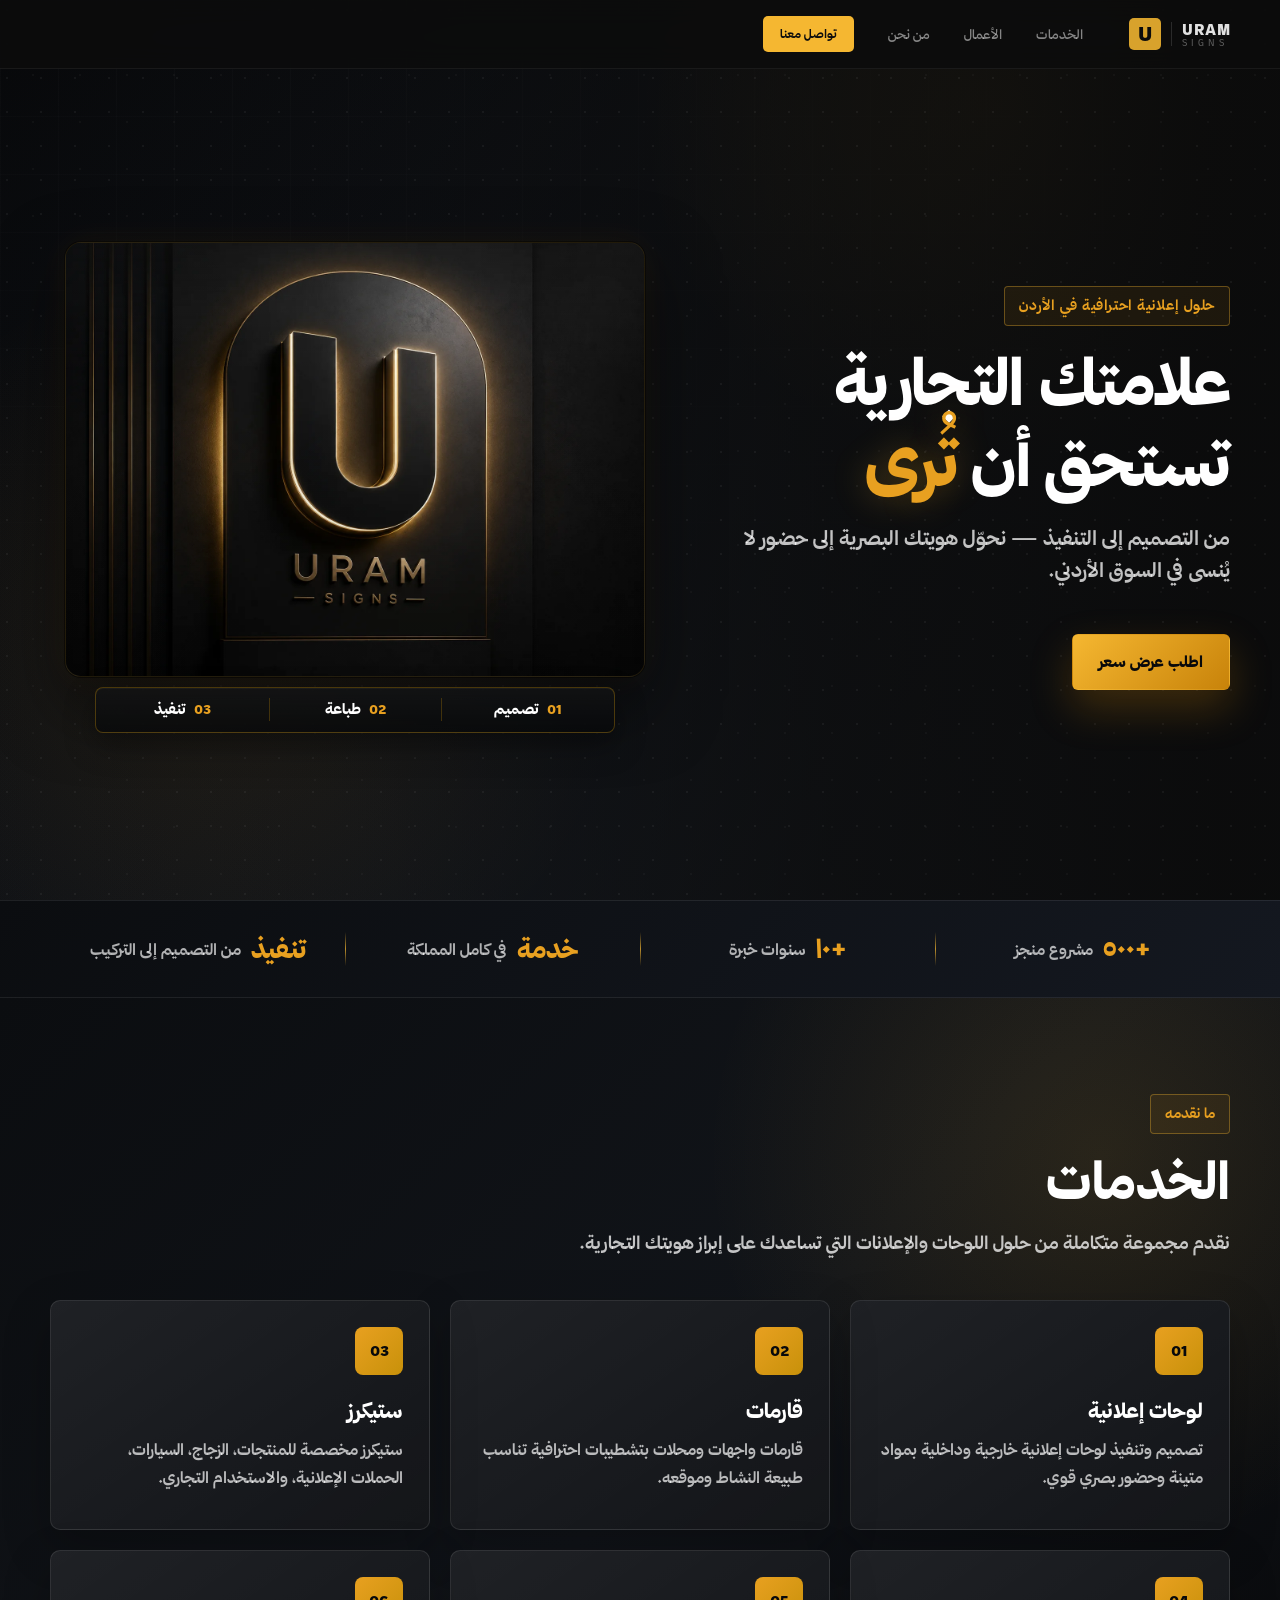
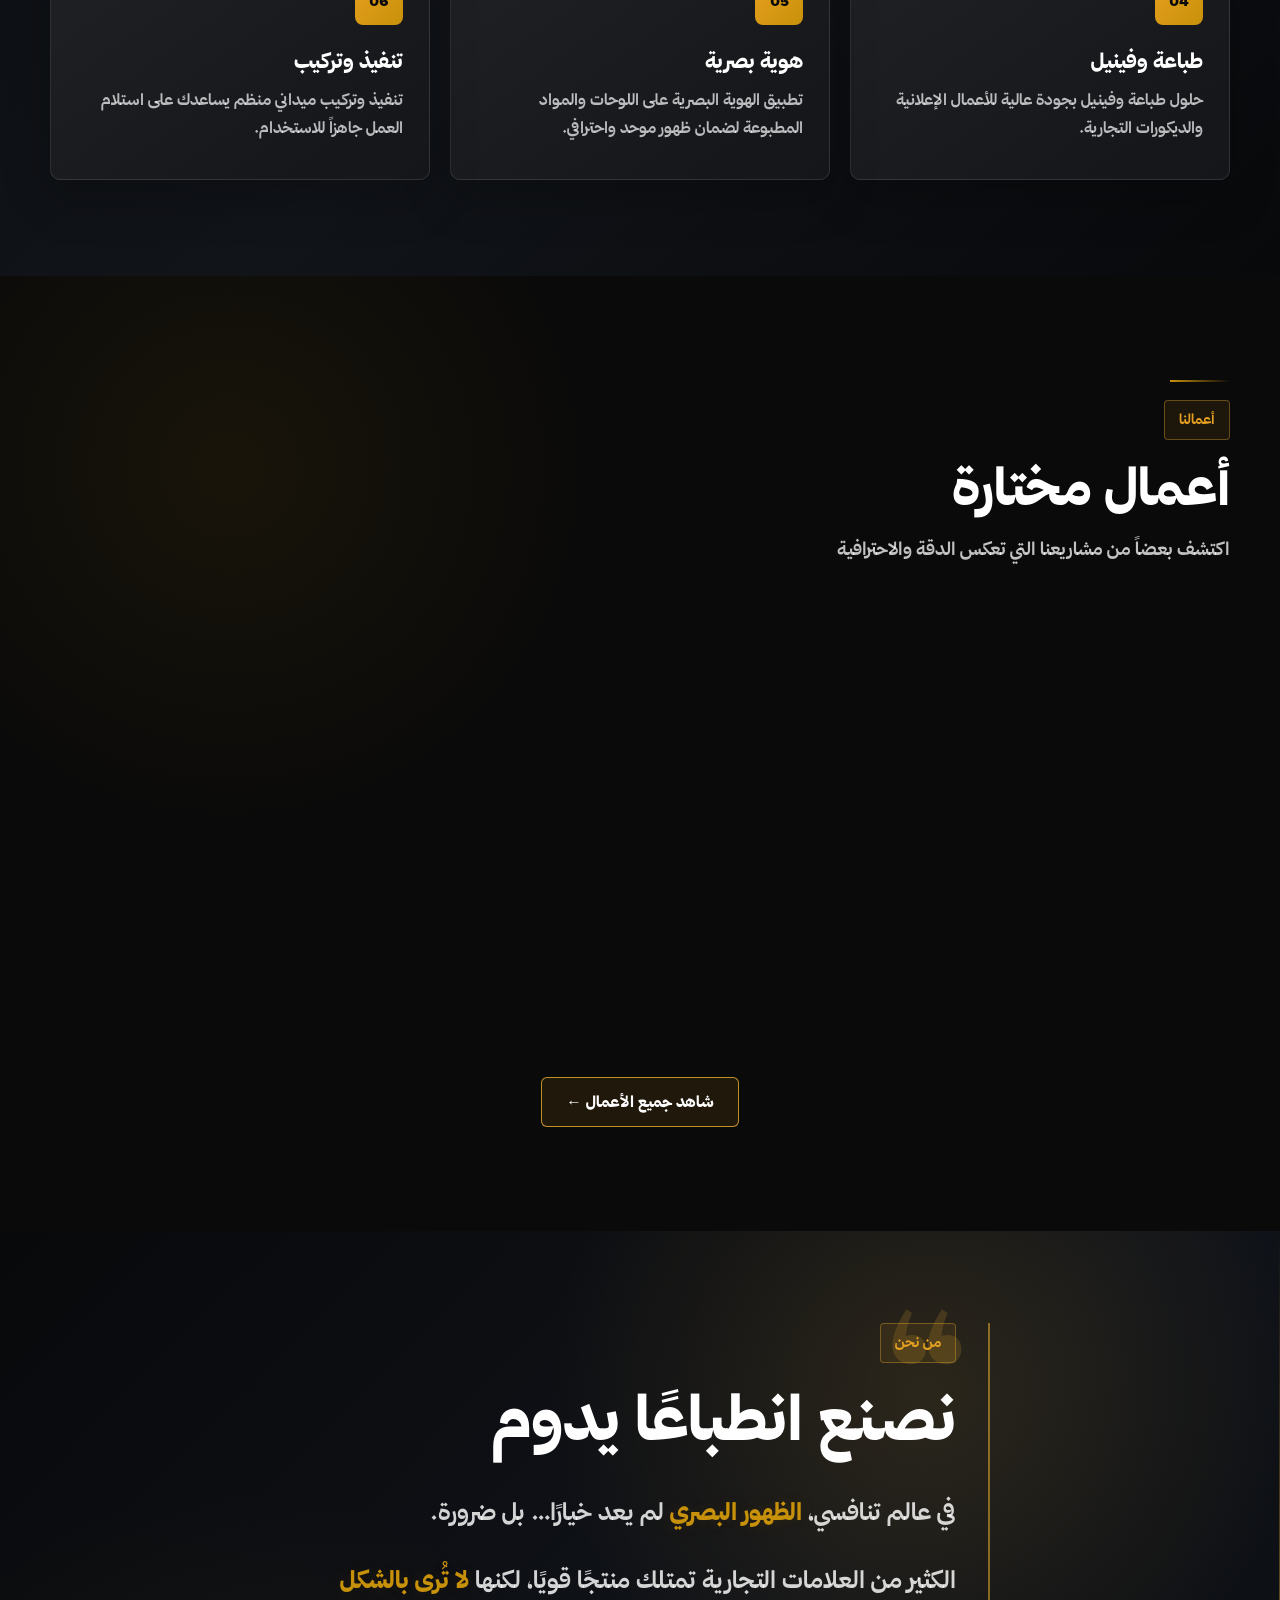
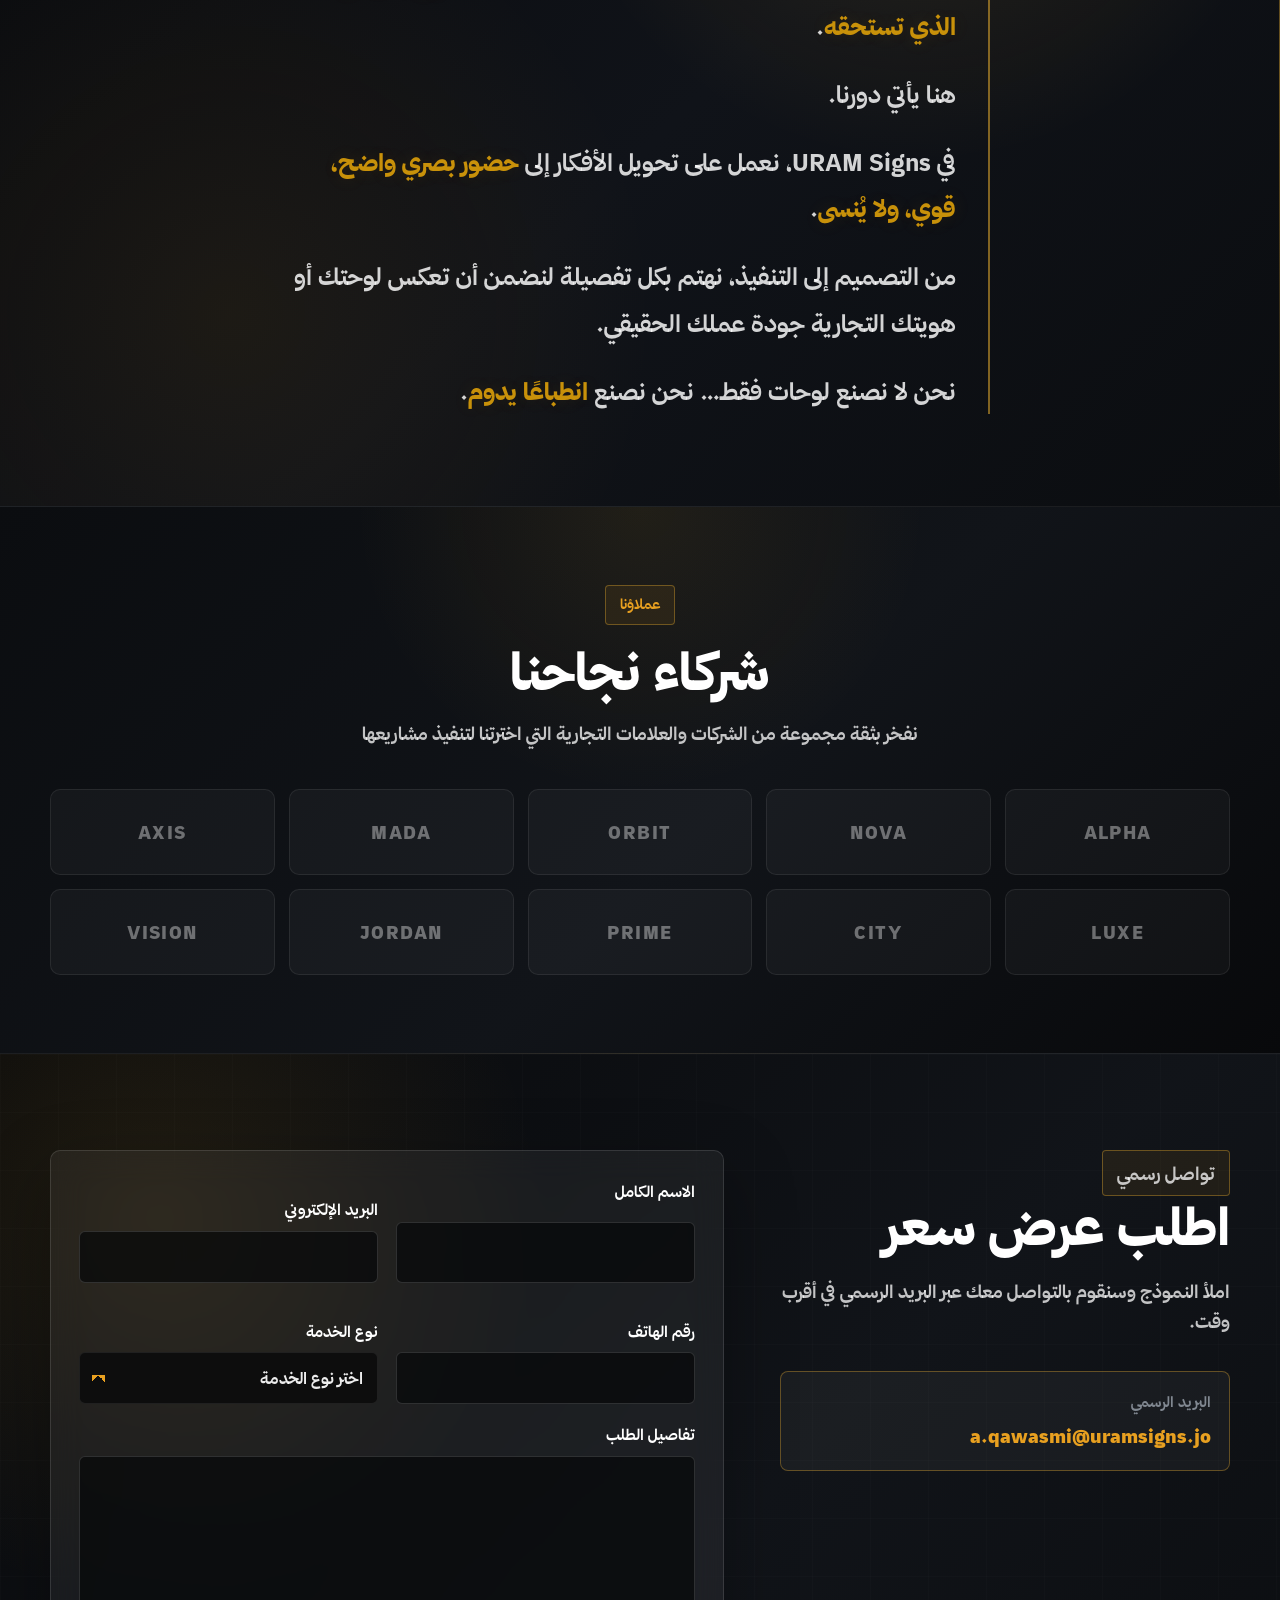
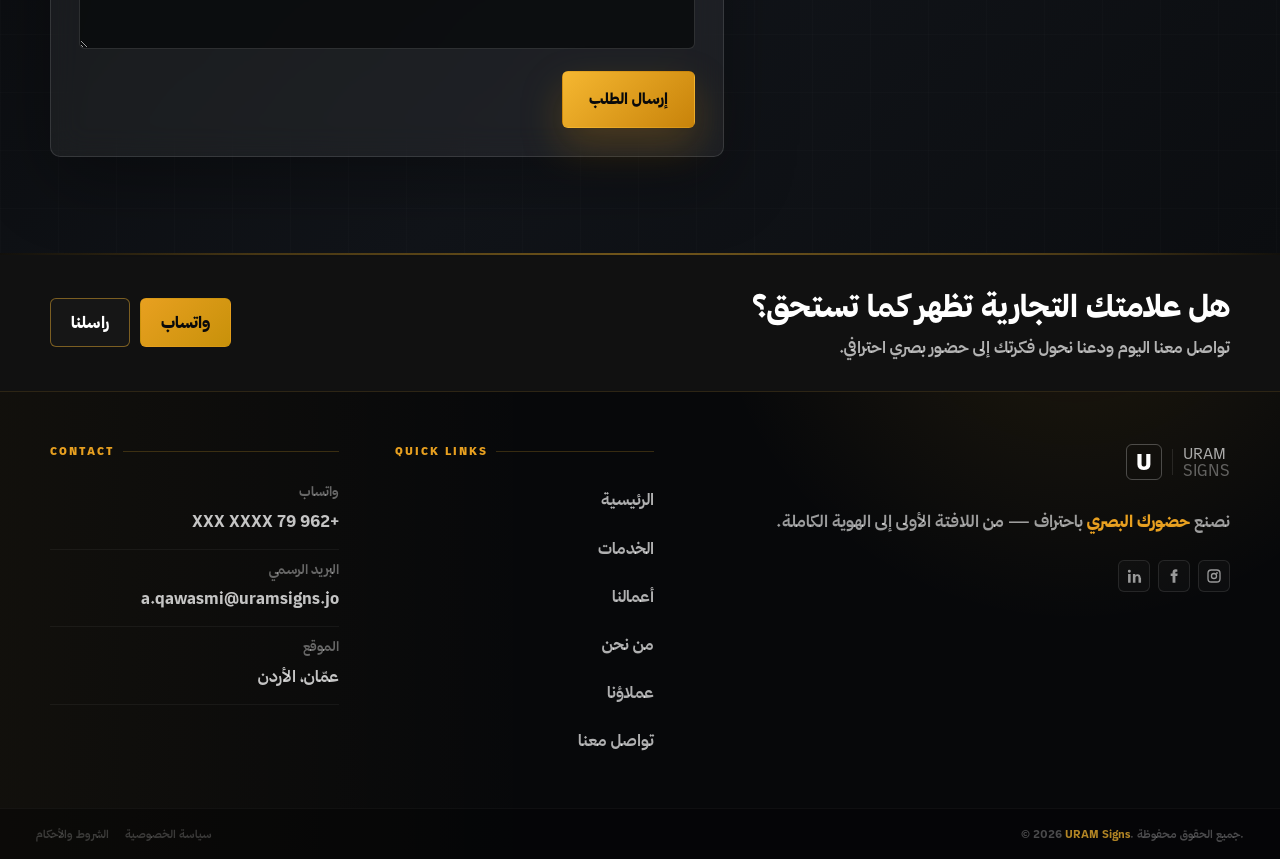
==== commit 81c921b1: "Project with gold theme" ====
--- a/index.html
+++ b/index.html
@@ -31,7 +31,7 @@
 
       <nav class="main-nav" aria-label="روابط الموقع الرئيسية">
         <a href="#services">الخدمات</a>
-        <a href="#portfolio">الأعمال</a>
+        <a href="portfolio.html">الأعمال</a>
         <a href="#about">من نحن</a>
         <a class="nav-cta" href="#contact">تواصل معنا</a>
       </nav>
@@ -65,12 +65,18 @@
         </div>
 
         <div class="hero-visual">
-          <div class="hero-card" aria-label="صورة توضيحية لأعمال اللوحات والطباعة">
+          <picture class="hero-brand-visual" aria-label="هوية URAM Signs البصرية">
+            <source srcset="images/uram-hero-visual.webp" type="image/webp" />
             <img
-              src="images/Quicksand_gym_4.png"
-              alt="واجهة مشروع Quicksand Gym — حروف ثلاثية الأبعاد ولوحة إعلانية مضيئة"
+              src="images/uram-hero-visual.png"
+              alt="URAM Signs illuminated signage visual"
+              width="1448"
+              height="1086"
+              loading="eager"
+              decoding="async"
+              fetchpriority="high"
             />
-          </div>
+          </picture>
 
           <div class="process-badges" aria-label="مراحل العمل الرئيسية">
             <span><strong>01</strong> تصميم</span>
@@ -142,47 +148,23 @@
       </div>
     </section>
 
-    <!-- Portfolio: cinematic stage layout with interactive featured project. -->
-    <section class="portfolio-section" id="portfolio" aria-labelledby="portfolio-title">
+    <!-- Selected works: lightweight preview linking to the dedicated portfolio page. -->
+    <section class="selected-works" aria-labelledby="selected-works-title">
       <div class="container">
-        <div class="section-heading portfolio-heading">
+        <div class="section-heading selected-works__heading">
+          <span class="gold-divider" aria-hidden="true"></span>
           <p class="section-kicker">أعمالنا</p>
-          <h2 id="portfolio-title">أعمالنا تتحدث عنّا</h2>
+          <h2 id="selected-works-title">أعمال مختارة</h2>
           <p>
-            مشاريع منفّذة بدقة احترافية تعكس قوة الهوية البصرية لعملائنا
-          </p>
-        </div>
-
-        <div class="portfolio-stage">
-          <aside class="portfolio-projects" aria-label="قائمة المشاريع">
-            <div class="project-list" data-project-list></div>
-          </aside>
-
-          <div class="portfolio-gallery">
-            <article class="featured-project" aria-live="polite">
-              <img
-                class="featured-project-image"
-                src="images/Quicksand gym/Quicksand gym 1.png"
-                alt="Quicksand Gym"
-              />
-              <div class="featured-project-overlay" aria-hidden="true"></div>
-              <span class="featured-project-counter" data-project-counter>01 / 13</span>
-              <button class="featured-project-nav featured-project-nav--prev" type="button" data-project-prev aria-label="الصورة السابقة">‹</button>
-              <button class="featured-project-nav featured-project-nav--next" type="button" data-project-next aria-label="الصورة التالية">›</button>
-            </article>
-
-            <div class="featured-project-info" aria-live="polite">
-              <p class="featured-project-category">لوحات خارجية وحروف بارزة</p>
-              <h3 class="featured-project-title">Quicksand Gym</h3>
-              <p class="featured-project-description">تنفيذ واجهة بصرية متكاملة بتفاصيل ثلاثية الأبعاد وحضور واضح.</p>
-            </div>
-
-            <div class="project-thumbnail-shell">
-              <button class="project-strip-control project-strip-control--prev" type="button" data-strip-prev aria-label="تمرير الصور للخلف">‹</button>
-              <div class="project-thumbnails" data-project-thumbnails aria-label="صور المشروع"></div>
-              <button class="project-strip-control project-strip-control--next" type="button" data-strip-next aria-label="تمرير الصور للأمام">›</button>
-            </div>
-          </div>
+            اكتشف بعضاً من مشاريعنا التي تعكس الدقة والاحترافية
+          </p>
+        </div>
+
+        <div class="selected-works-grid" data-selected-works aria-label="أعمال مختارة من مشاريعنا">
+        </div>
+
+        <div class="selected-works__actions">
+          <a class="btn btn-secondary" href="portfolio.html">شاهد جميع الأعمال ←</a>
         </div>
       </div>
     </section>
@@ -368,7 +350,7 @@
         <h2>QUICK LINKS</h2>
         <a href="#home"><span>الرئيسية</span><i aria-hidden="true"></i></a>
         <a href="#services"><span>الخدمات</span><i aria-hidden="true"></i></a>
-        <a href="#portfolio"><span>أعمالنا</span><i aria-hidden="true"></i></a>
+        <a href="portfolio.html"><span>أعمالنا</span><i aria-hidden="true"></i></a>
         <a href="#about"><span>من نحن</span><i aria-hidden="true"></i></a>
         <a href="#clients"><span>عملاؤنا</span><i aria-hidden="true"></i></a>
         <a href="#contact"><span>تواصل معنا</span><i aria-hidden="true"></i></a>
--- a/styles.css
+++ b/styles.css
@@ -33,15 +33,21 @@
 
 /* Base styles */
 :root {
+  --color-bg: #0a0a0a;
+  --color-surface: #111111;
+  --color-surface-2: #141414;
+  --color-gold-light: #e8a020;
+  --color-text: #ffffff;
+  --border-gold-soft: rgba(200, 145, 10, 0.12);
   --color-black: #08090b;
   --color-charcoal: #111419;
   --color-metal: #818891;
   --color-metal-dark: #252a31;
-  --color-white: #ffffff;
-  --color-muted: #c8ced6;
-  --color-gold: #e8a020;
-  --color-gold-highlight: #f5b731;
-  --color-gold-dark: #c8830a;
+  --color-white: var(--color-text);
+  --color-muted: rgba(255, 255, 255, 0.68);
+  --color-gold: #c8910a;
+  --color-gold-highlight: var(--color-gold-light);
+  --color-gold-dark: var(--color-gold);
   --container-width: 1180px;
   --header-height: 68px;
 }
@@ -428,7 +434,7 @@
 .hero {
   position: relative;
   min-height: 100vh;
-  padding-block: calc(var(--header-height) + 96px) 104px;
+  padding-block: calc(var(--header-height) + 78px) 84px;
   overflow: hidden;
   background:
     radial-gradient(circle at 78% 12%, rgba(245, 183, 49, 0.14), transparent 28%),
@@ -477,11 +483,11 @@
 .hero-content {
   position: relative;
   z-index: 1;
-  min-height: calc(100vh - var(--header-height) - 212px);
+  min-height: calc(100vh - var(--header-height) - 162px);
   display: grid;
-  grid-template-columns: minmax(0, 0.95fr) minmax(420px, 1.05fr);
+  grid-template-columns: minmax(0, 0.9fr) minmax(420px, 1.1fr);
   align-items: center;
-  gap: 64px;
+  gap: clamp(44px, 5.5vw, 82px);
 }
 
 .hero-copy {
@@ -593,79 +599,107 @@
 
 .hero-visual {
   min-width: 0;
-}
-
-.hero-card {
+  max-width: 580px;
+  justify-self: center;
+  align-self: center;
+  width: 100%;
+  transform: translateY(6px);
+}
+
+.hero-brand-visual {
   position: relative;
+  display: block;
+  width: 100%;
+  aspect-ratio: 4 / 3;
+  max-height: 540px;
   overflow: hidden;
   isolation: isolate;
-  border: 1px solid rgba(255, 255, 255, 0.1);
-  border-radius: 10px;
-  background: #0a0a0a;
+  border: 1px solid var(--border-gold-soft);
+  border-radius: 16px;
+  background:
+    radial-gradient(circle at 50% 46%, rgba(232, 160, 32, 0.12), transparent 34%),
+    linear-gradient(145deg, #08090a 0%, #141414 45%, #090909 100%);
   box-shadow:
-    0 32px 80px rgba(0, 0, 0, 0.5),
-    0 0 0 1px rgba(255, 255, 255, 0.04);
+    0 28px 70px rgba(0, 0, 0, 0.52),
+    0 0 34px rgba(200, 145, 10, 0.08),
+    0 0 0 1px rgba(0, 0, 0, 0.5),
+    inset 0 0 0 1px rgba(255, 255, 255, 0.045);
   transition: transform 600ms cubic-bezier(0.25, 0.46, 0.45, 0.94), box-shadow 600ms ease;
 }
 
-.hero-card:hover {
+.hero-brand-visual:hover {
   transform: translateY(-3px);
   box-shadow:
-    0 36px 90px rgba(0, 0, 0, 0.55),
-    0 0 0 1px rgba(245, 183, 49, 0.08);
-}
-
-.hero-card::after {
+    0 32px 82px rgba(0, 0, 0, 0.6),
+    0 0 28px rgba(200, 145, 10, 0.07),
+    inset 0 0 0 1px rgba(232, 160, 32, 0.08);
+}
+
+.hero-brand-visual::after {
   content: "";
   position: absolute;
   inset: 0;
   z-index: 1;
-  background: linear-gradient(
-    to left,
-    rgba(10, 10, 10, 0.45),
-    rgba(10, 10, 10, 0.08)
-  );
+  background:
+    linear-gradient(180deg, rgba(255, 255, 255, 0.045), transparent 30%, rgba(0, 0, 0, 0.12)),
+    linear-gradient(90deg, rgba(0, 0, 0, 0.2), transparent 32%, transparent 68%, rgba(0, 0, 0, 0.2));
   pointer-events: none;
 }
 
-.hero-card img {
+.hero-brand-visual img {
   width: 100%;
-  height: min(62vh, 560px);
+  height: 100%;
+  display: block;
   object-fit: cover;
   object-position: center center;
-  filter: brightness(0.95) contrast(1.08) saturate(1.05);
-  transform: scale(1);
-  transition: transform 0.6s ease;
-}
-
-.hero-card:hover img {
-  transform: scale(1.03);
 }
 
 .process-badges {
+  width: min(100% - 28px, 520px);
   display: flex;
   flex-wrap: wrap;
-  justify-content: flex-start;
-  gap: 10px;
-  margin-top: 22px;
+  justify-content: center;
+  gap: 0;
+  overflow: hidden;
+  margin: 10px auto 0;
+  border: 1px solid rgba(200, 145, 10, 0.34);
+  border-radius: 8px;
+  background:
+    linear-gradient(180deg, rgba(255, 255, 255, 0.035), transparent),
+    rgba(8, 9, 11, 0.72);
+  box-shadow:
+    0 12px 30px rgba(0, 0, 0, 0.34),
+    inset 0 1px 0 rgba(255, 255, 255, 0.035);
+  backdrop-filter: blur(14px);
 }
 
 .process-badges span {
+  position: relative;
+  flex: 1 1 130px;
   display: inline-flex;
   align-items: center;
+  justify-content: center;
   gap: 8px;
-  min-height: 40px;
-  padding: 8px 13px;
+  min-height: 44px;
+  padding: 8px 12px;
   color: var(--color-white);
-  border: 1px solid rgba(245, 183, 49, 0.46);
-  background: rgba(8, 9, 11, 0.5);
-  font-size: 0.95rem;
-  font-weight: 900;
+  font-size: 0.9rem;
+  font-weight: 900;
+}
+
+.process-badges span:not(:last-child)::after {
+  content: "";
+  position: absolute;
+  inset-block: 24%;
+  inset-inline-end: 0;
+  width: 1px;
+  background: rgba(200, 145, 10, 0.28);
 }
 
 .process-badges strong {
   color: var(--color-gold-highlight);
-  font-size: 0.78rem;
+  font-size: 0.8rem;
+  font-weight: 900;
 }
 
 /* Trust bar */
@@ -837,607 +871,322 @@
   font-weight: 600;
 }
 
-/* Portfolio section */
-.portfolio-section {
+/* Selected works and portfolio */
+.gold-divider {
+  width: 60px;
+  height: 2px;
+  display: block;
+  margin-bottom: 18px;
+  background: linear-gradient(90deg, var(--color-gold), transparent);
+}
+
+.selected-works {
   position: relative;
-  padding-block: 96px;
+  padding-block: 104px;
   background:
-    radial-gradient(circle at 16% 24%, rgba(245, 183, 49, 0.1), transparent 31%),
-    linear-gradient(135deg, #08090b 0%, #111419 50%, #0d0f13 100%);
-}
-
-.portfolio-heading {
-  margin-bottom: 44px;
-}
-
-.portfolio-stage {
+    radial-gradient(circle at 18% 20%, rgba(200, 145, 10, 0.08), transparent 28%),
+    var(--color-bg);
+  content-visibility: auto;
+  contain-intrinsic-size: 760px;
+}
+
+.selected-works__heading {
+  margin-bottom: 34px;
+}
+
+.selected-works-grid,
+.projects-grid {
   display: grid;
-  grid-template-columns: 320px minmax(0, 1fr);
-  grid-template-areas: "projects gallery";
-  gap: 32px;
-  align-items: start;
-  direction: ltr;
-}
-
-.portfolio-projects {
-  grid-area: projects;
-  direction: rtl;
-}
-
-.portfolio-gallery {
-  grid-area: gallery;
+  grid-template-columns: repeat(3, minmax(0, 1fr));
+  gap: 24px;
+}
+
+.selected-works__actions {
+  margin-top: 34px;
+  display: flex;
+  justify-content: center;
+}
+
+.selected-work-card,
+.project-card {
   min-width: 0;
+  content-visibility: auto;
+  contain-intrinsic-size: 420px;
+}
+
+.selected-work-card a,
+.project-card a {
+  height: 100%;
   display: grid;
-  gap: 0;
-  direction: rtl;
-}
-
-.project-list {
-  display: grid;
-  gap: 12px;
-  max-height: 620px;
-  overflow-y: auto;
-  padding-inline-end: 4px;
-  scrollbar-color: rgba(245, 183, 49, 0.52) rgba(255, 255, 255, 0.05);
-  scrollbar-width: thin;
-}
-
-.project-list::-webkit-scrollbar {
-  width: 7px;
-}
-
-.project-list::-webkit-scrollbar-track {
-  border-radius: 999px;
-  background: rgba(255, 255, 255, 0.05);
-}
-
-.project-list::-webkit-scrollbar-thumb {
-  border-radius: 999px;
-  background: rgba(245, 183, 49, 0.62);
-}
-
-.project-folder {
-  position: relative;
-  width: 100%;
-  min-height: 128px;
-  max-height: 150px;
-  display: grid;
-  gap: 7px;
-  align-content: center;
-  padding: 16px;
-  border: 1px solid rgba(255, 255, 255, 0.1);
+  overflow: hidden;
+  border: 1px solid var(--border-gold-soft);
   border-radius: 10px;
   color: var(--color-white);
-  background: linear-gradient(135deg, rgba(255, 255, 255, 0.055), rgba(255, 255, 255, 0.025));
-  text-align: start;
-  cursor: pointer;
+  background: linear-gradient(180deg, var(--color-surface-2), var(--color-surface));
+  box-shadow: 0 18px 46px rgba(0, 0, 0, 0.25);
+  transition: transform 260ms ease, border-color 260ms ease, box-shadow 260ms ease;
+}
+
+.selected-work-card a:hover,
+.selected-work-card a:focus-visible,
+.project-card a:hover,
+.project-card a:focus-visible {
+  transform: translateY(-4px);
+  border-color: rgba(232, 160, 32, 0.46);
+  box-shadow:
+    0 22px 56px rgba(0, 0, 0, 0.34),
+    0 0 30px rgba(200, 145, 10, 0.13);
+  outline: none;
+}
+
+.selected-work-card__media,
+.project-card__media {
+  aspect-ratio: 4 / 3;
+  display: block;
   overflow: hidden;
-  transition:
-    transform 320ms cubic-bezier(0.25, 0.46, 0.45, 0.94),
-    border-color 280ms ease,
-    background 280ms ease,
-    box-shadow 320ms cubic-bezier(0.25, 0.46, 0.45, 0.94);
-}
-
-.project-folder::before {
-  content: "";
-  position: absolute;
-  inset-inline-start: -1px;
-  inset-block: 18%;
-  width: 3px;
-  border-radius: 0 3px 3px 0;
-  background: linear-gradient(180deg, var(--color-gold-highlight), var(--color-gold-dark));
-  opacity: 0;
-  transform: scaleY(0);
-  transition: transform 320ms cubic-bezier(0.25, 0.46, 0.45, 0.94), opacity 280ms ease;
-}
-
-.project-folder:hover,
-.project-folder:focus-visible {
-  transform: translateX(-4px);
-  border-color: rgba(245, 183, 49, 0.48);
-  background: rgba(232, 160, 32, 0.06);
-  box-shadow: 0 14px 36px rgba(0, 0, 0, 0.26);
-  outline: none;
-}
-
-.project-folder:hover::before,
-.project-folder:focus-visible::before,
-.project-folder.is-active::before {
-  opacity: 1;
-  transform: scaleY(1);
-}
-
-.project-folder.is-active {
-  border-color: rgba(245, 183, 49, 0.78);
-  background: rgba(232, 160, 32, 0.11);
-  box-shadow:
-    0 0 0 1px rgba(245, 183, 49, 0.1),
-    0 12px 32px rgba(0, 0, 0, 0.22);
-}
-
-.project-folder strong {
-  color: var(--color-white);
-  font-size: 1.08rem;
-  line-height: 1.35;
-  font-weight: 900;
-}
-
-.project-folder small {
-  color: var(--color-metal);
-  font-size: 0.86rem;
-  line-height: 1.55;
-  font-weight: 800;
-}
-
-.project-folder span {
-  width: fit-content;
-  margin-top: 3px;
-  padding: 4px 8px;
-  border: 1px solid rgba(245, 183, 49, 0.22);
-  border-radius: 999px;
-  color: rgba(255, 255, 255, 0.72);
-  background: rgba(8, 9, 11, 0.28);
-  font-size: 0.72rem;
-  font-weight: 900;
-}
-
-.project-folder.is-active strong,
-.project-folder.is-active small {
-  color: var(--color-gold-highlight);
-}
-
-.featured-project {
-  position: relative;
-  height: clamp(420px, 58vh, 620px);
-  min-height: 420px;
-  max-height: 620px;
-  overflow: hidden;
-  border: 1px solid rgba(255, 255, 255, 0.12);
-  border-radius: 18px;
-  background: #0d0f13;
-  box-shadow: 0 26px 76px rgba(0, 0, 0, 0.38);
-}
-
-.featured-project::after {
-  content: "";
-  position: absolute;
-  inset: 0;
-  z-index: 1;
-  background: linear-gradient(
-    180deg,
-    transparent 55%,
-    rgba(8, 9, 11, 0.55) 100%
-  );
-  opacity: 1;
-  transition: opacity 400ms ease;
-  pointer-events: none;
-}
-
-.featured-project:hover::after {
-  opacity: 0.82;
-}
-
-/* Featured image — fade/scale on switch + subtle hover zoom */
-.featured-project-image {
+  background: var(--color-surface);
+}
+
+.selected-work-card__media img,
+.project-card__media img {
   width: 100%;
   height: 100%;
   object-fit: cover;
   object-position: center;
-  display: block;
-  cursor: zoom-in;
+  filter: brightness(0.85) saturate(0.7);
   transform: scale(1);
-  opacity: 1;
-  transition:
-    transform 500ms cubic-bezier(0.25, 0.46, 0.45, 0.94),
-    opacity 400ms ease;
-}
-
-.featured-project-image.is-switching {
-  opacity: 0;
-  transform: scale(1.04);
-}
-
-.featured-project:hover .featured-project-image:not(.is-switching) {
-  transform: scale(1.03);
-}
-
-/* Overlay text — smooth slide-up on switch */
-.featured-project-overlay {
-  display: none;
-}
-
-.featured-project-overlay.is-switching {
-  opacity: 1;
-}
-
-.featured-project:hover .featured-project-overlay:not(.is-switching) {
-  transform: none;
-}
-
-.featured-project-counter {
-  position: absolute;
-  top: 18px;
-  left: 18px;
-  z-index: 3;
+  transition: filter 300ms ease, transform 420ms ease;
+}
+
+.selected-work-card a:hover img,
+.selected-work-card a:focus-visible img,
+.project-card a:hover img,
+.project-card a:focus-visible img {
+  filter: brightness(1) saturate(1);
+  transform: scale(1.025);
+}
+
+.selected-work-card__content,
+.project-card__content {
+  display: grid;
+  gap: 14px;
+  align-content: start;
+  padding: 20px;
+}
+
+.selected-work-card__meta,
+.project-card__meta {
+  display: flex;
+  flex-wrap: wrap;
+  gap: 8px;
+  align-items: center;
+}
+
+.selected-work-card__meta span,
+.project-card__meta span {
+  width: fit-content;
   padding: 6px 10px;
-  border: 1px solid rgba(245, 183, 49, 0.25);
+  border: 1px solid rgba(200, 145, 10, 0.22);
   border-radius: 999px;
-  color: #f5b731;
-  background: rgba(0, 0, 0, 0.45);
-  font-family: ui-monospace, SFMono-Regular, Consolas, "Liberation Mono", Menlo, monospace;
-  font-size: 12px;
+  color: var(--color-muted);
+  background: rgba(255, 255, 255, 0.025);
+  font-size: 0.78rem;
   line-height: 1;
   font-weight: 800;
-  direction: ltr;
-}
-
-.featured-project-nav {
-  position: absolute;
-  top: 50%;
-  z-index: 3;
-  width: 40px;
-  height: 40px;
+}
+
+.selected-work-card strong,
+.project-card strong {
+  color: var(--color-white);
+  font-size: clamp(1.15rem, 1.5vw, 1.28rem);
+  line-height: 1.3;
+  font-weight: 900;
+}
+
+.selected-work-card__button,
+.project-card__button {
+  width: fit-content;
+  min-height: 40px;
+  display: inline-flex;
+  align-items: center;
+  justify-content: center;
+  padding: 8px 16px;
+  border: 1px solid rgba(200, 145, 10, 0.34);
+  border-radius: 6px;
+  color: var(--color-gold-light);
+  background: rgba(200, 145, 10, 0.08);
+  font-size: 0.88rem;
+  font-weight: 900;
+  transition: color 220ms ease, background 220ms ease, border-color 220ms ease;
+}
+
+.selected-work-card a:hover .selected-work-card__button,
+.selected-work-card a:focus-visible .selected-work-card__button,
+.project-card a:hover .project-card__button,
+.project-card a:focus-visible .project-card__button {
+  color: #0a0a0a;
+  border-color: var(--color-gold-light);
+  background: var(--color-gold-light);
+}
+
+.portfolio-page {
+  background: var(--color-bg);
+}
+
+.portfolio-hero {
+  min-height: min(50vh, 460px);
   display: grid;
-  place-items: center;
-  border: 1px solid rgba(245, 183, 49, 0.25);
-  border-radius: 50%;
-  color: #f5b731;
-  background: rgba(0, 0, 0, 0.45);
-  font-size: 28px;
-  line-height: 1;
+  align-items: end;
+  padding-block: calc(var(--header-height) + 70px) 72px;
+  background:
+    radial-gradient(circle at 20% 26%, rgba(200, 145, 10, 0.16), transparent 32%),
+    linear-gradient(135deg, #0a0a0a 0%, #111111 52%, #08090b 100%);
+}
+
+.portfolio-hero__content {
+  max-width: 760px;
+}
+
+.portfolio-hero h1 {
+  margin: 0 0 14px;
+  color: var(--color-white);
+  font-size: clamp(3rem, 7vw, 4.5rem);
+  line-height: 1.1;
+  font-weight: 900;
+}
+
+.portfolio-hero p:last-child {
+  max-width: 640px;
+  margin: 0;
+  color: var(--color-muted);
+  font-size: clamp(1.05rem, 2vw, 1.35rem);
+  line-height: 1.7;
+  font-weight: 700;
+}
+
+.portfolio-listing {
+  padding-block: 0 100px;
+  background: var(--color-bg);
+}
+
+.filter-bar {
+  position: sticky;
+  top: var(--header-height);
+  z-index: 12;
+  padding-block: 18px;
+  margin-bottom: 42px;
+  border-block: 1px solid rgba(200, 145, 10, 0.08);
+  background: rgba(10, 10, 10, 0.9);
+  backdrop-filter: blur(14px);
+  transition: box-shadow 220ms ease, border-color 220ms ease;
+}
+
+.filter-bar.is-stuck {
+  border-block-color: rgba(200, 145, 10, 0.16);
+  box-shadow: 0 16px 34px rgba(0, 0, 0, 0.32);
+}
+
+.filter-bar__scroll {
+  display: flex;
+  justify-content: center;
+  gap: 10px;
+  overflow-x: auto;
+  overscroll-behavior-inline: contain;
+  scrollbar-width: none;
+}
+
+.filter-bar__scroll::-webkit-scrollbar {
+  display: none;
+}
+
+.filter-bar button {
+  flex: 0 0 auto;
+  min-height: 42px;
+  padding: 9px 18px;
+  border: 1px solid rgba(200, 145, 10, 0.18);
+  border-radius: 999px;
+  color: var(--color-muted);
+  background: rgba(255, 255, 255, 0.025);
+  font-size: 0.9rem;
+  font-weight: 900;
   cursor: pointer;
-  opacity: 0.72;
-  transform: translateY(-50%);
-  transition: opacity 0.25s ease, border-color 0.25s ease, background 0.25s ease, transform 0.25s ease;
-}
-
-.featured-project-nav--prev {
-  left: 18px;
-}
-
-.featured-project-nav--next {
-  right: 18px;
-}
-
-.featured-project:hover .featured-project-nav,
-.featured-project-nav:focus-visible {
+  transition: color 220ms ease, background 220ms ease, border-color 220ms ease, transform 220ms ease;
+}
+
+.filter-bar button:hover,
+.filter-bar button:focus-visible,
+.filter-bar button.is-active {
+  color: #0a0a0a;
+  border-color: var(--color-gold-light);
+  background: linear-gradient(135deg, var(--color-gold-light), var(--color-gold));
+  outline: none;
+}
+
+.filter-bar button:hover,
+.filter-bar button:focus-visible {
+  transform: translateY(-1px);
+}
+
+.project-card {
   opacity: 1;
-}
-
-.featured-project-nav:hover,
-.featured-project-nav:focus-visible {
-  border-color: rgba(245, 183, 49, 0.64);
-  background: rgba(0, 0, 0, 0.62);
-  outline: none;
-  transform: translateY(-50%) scale(1.04);
-}
-
-.featured-project-info {
-  margin-top: 16px;
-  padding: 18px 20px;
-  border: 1px solid rgba(255, 255, 255, 0.09);
-  border-radius: 14px;
+  transform: translateY(0);
+  transition: opacity 260ms ease, transform 260ms ease;
+}
+
+.project-card.is-hiding {
+  opacity: 0;
+  transform: translateY(10px);
+  pointer-events: none;
+}
+
+.project-card[hidden] {
+  display: none;
+}
+
+.cta-section {
+  padding-block: 88px;
   background:
-    linear-gradient(135deg, rgba(255, 255, 255, 0.055), rgba(255, 255, 255, 0.025)),
-    rgba(8, 9, 11, 0.78);
-  box-shadow: 0 16px 38px rgba(0, 0, 0, 0.22);
-  direction: rtl;
-  transition: opacity 0.35s ease, transform 0.35s ease;
-}
-
-.featured-project-info.is-switching {
-  opacity: 0;
-  transform: translateY(8px);
-}
-
-.featured-project-category {
-  margin: 0 0 8px;
-  color: var(--color-gold-highlight);
-  font-size: 0.86rem;
-  font-weight: 900;
-  transition: transform 400ms ease, opacity 400ms ease;
-}
-
-.featured-project-overlay.is-switching .featured-project-category {
-  opacity: 0;
-  transform: translateY(8px);
-}
-
-.featured-project-title {
+    radial-gradient(circle at 70% 32%, rgba(200, 145, 10, 0.13), transparent 30%),
+    var(--color-bg);
+  content-visibility: auto;
+  contain-intrinsic-size: 420px;
+}
+
+.cta-section__content {
+  display: flex;
+  align-items: center;
+  justify-content: space-between;
+  gap: 32px;
+  padding: 34px;
+  border: 1px solid rgba(200, 145, 10, 0.22);
+  border-radius: 12px;
+  background:
+    linear-gradient(135deg, rgba(200, 145, 10, 0.09), transparent 48%),
+    var(--color-surface);
+  box-shadow: 0 26px 70px rgba(0, 0, 0, 0.32);
+}
+
+.cta-section h2 {
   margin: 0 0 10px;
   color: var(--color-white);
-  font-size: clamp(1.55rem, 2.4vw, 2.625rem);
+  font-size: clamp(1.8rem, 3.4vw, 2.8rem);
   line-height: 1.2;
   font-weight: 900;
-  transition: transform 400ms ease 60ms, opacity 400ms ease 60ms;
-}
-
-.featured-project-description {
-  max-width: 560px;
+}
+
+.cta-section p {
   margin: 0;
-  color: rgba(255, 255, 255, 0.74);
-  font-size: clamp(0.96rem, 1.2vw, 1.08rem);
-  line-height: 1.7;
+  color: var(--color-muted);
+  font-size: 1.05rem;
   font-weight: 700;
-  transition: transform 400ms ease 90ms, opacity 400ms ease 90ms;
-}
-
-.featured-project-overlay.is-switching .featured-project-title {
-  opacity: 0;
-  transform: translateY(8px);
-}
-
-.featured-project-overlay.is-switching .featured-project-description {
-  opacity: 0;
-  transform: translateY(8px);
-}
-
-.project-thumbnails {
-  display: grid;
-  grid-template-columns: repeat(auto-fit, minmax(150px, 1fr));
+}
+
+.cta-section__actions {
+  display: flex;
+  flex-wrap: wrap;
   gap: 12px;
-}
-
-/* Thumbnail buttons — gold indicator bar + hover micro-interactions */
-.project-thumb {
-  position: relative;
-  width: 100%;
-  min-height: 142px;
-  display: grid;
-  grid-template-rows: 88px auto;
-  gap: 10px;
-  align-items: start;
-  padding: 10px;
-  border: 1px solid rgba(255, 255, 255, 0.1);
-  border-radius: 10px;
-  color: var(--color-white);
-  background: rgba(255, 255, 255, 0.045);
-  text-align: start;
-  cursor: pointer;
-  transition:
-    transform 320ms cubic-bezier(0.25, 0.46, 0.45, 0.94),
-    border-color 280ms ease,
-    background 280ms ease,
-    box-shadow 320ms cubic-bezier(0.25, 0.46, 0.45, 0.94);
-}
-
-/* Gold indicator bar on the inline-start edge */
-.project-thumb::before {
-  content: "";
-  position: absolute;
-  inset-inline: 16px;
-  inset-block-start: -1px;
-  height: 3px;
-  border-radius: 0 0 3px 3px;
-  background: linear-gradient(180deg, var(--color-gold-highlight), var(--color-gold-dark));
-  opacity: 0;
-  transform: scaleX(0);
-  transition: transform 320ms cubic-bezier(0.25, 0.46, 0.45, 0.94), opacity 280ms ease;
-}
-
-.project-thumb:hover,
-.project-thumb:focus-visible {
-  transform: translateX(-4px);
-  border-color: rgba(245, 183, 49, 0.48);
-  background: rgba(232, 160, 32, 0.06);
-  box-shadow: 0 14px 36px rgba(0, 0, 0, 0.26);
-  outline: none;
-}
-
-.project-thumb:hover::before,
-.project-thumb:focus-visible::before {
-  opacity: 0.6;
-  transform: scaleX(1);
-}
-
-.project-thumb.is-active {
-  border-color: rgba(245, 183, 49, 0.78);
-  background: rgba(232, 160, 32, 0.1);
-  box-shadow:
-    0 0 0 1px rgba(245, 183, 49, 0.1),
-    0 12px 32px rgba(0, 0, 0, 0.22);
-}
-
-.project-thumb.is-active::before {
-  opacity: 1;
-  transform: scaleX(1);
-}
-
-.project-thumb img {
-  width: 100%;
-  height: 88px;
-  object-fit: cover;
-  object-position: center;
-  border-radius: 7px;
-  filter: saturate(0.9) brightness(0.88);
-  transition:
-    filter 300ms ease,
-    transform 320ms cubic-bezier(0.25, 0.46, 0.45, 0.94);
-}
-
-.project-thumb:hover img {
-  filter: saturate(1) brightness(0.95);
-  transform: scale(1.03);
-}
-
-.project-thumb.is-active img {
-  filter: saturate(1.08) brightness(1);
-}
-
-.project-thumb span {
-  min-width: 0;
-  display: grid;
-  gap: 3px;
-}
-
-.project-thumb strong {
-  color: var(--color-white);
-  font-size: 1rem;
-  line-height: 1.4;
-  font-weight: 900;
-  transition: color 280ms ease;
-}
-
-.project-thumb small {
-  color: var(--color-metal);
-  font-size: 0.86rem;
-  font-weight: 800;
-  transition: color 280ms ease;
-}
-
-.project-thumb:hover strong {
-  color: rgba(255, 255, 255, 1);
-}
-
-.project-thumb:hover small {
-  color: var(--color-muted);
-}
-
-.project-thumb.is-active strong {
-  color: var(--color-gold-highlight);
-}
-
-.project-thumb.is-active small {
-  color: var(--color-gold-highlight);
-}
-
-.project-thumbnails {
-  display: flex;
-  gap: 12px;
-  max-width: 100%;
-  overflow-x: auto;
-  overflow-y: hidden;
-  margin-top: 0;
-  padding: 4px 2px 12px;
-  scroll-snap-type: x mandatory;
-  scrollbar-width: none;
-  direction: ltr;
-}
-
-.project-thumbnails::-webkit-scrollbar {
-  display: none;
-}
-
-.project-thumbnail-shell {
-  position: relative;
-  display: grid;
-  grid-template-columns: 38px minmax(0, 1fr) 38px;
-  gap: 10px;
-  align-items: center;
-  margin-top: 14px;
-  overflow: hidden;
-}
-
-.project-thumbnail-shell::before,
-.project-thumbnail-shell::after {
-  content: "";
-  position: absolute;
-  top: 0;
-  bottom: 10px;
-  z-index: 1;
-  width: 42px;
-  pointer-events: none;
-}
-
-.project-thumbnail-shell::before {
-  left: 48px;
-  background: linear-gradient(90deg, rgba(8, 9, 11, 0.86), transparent);
-}
-
-.project-thumbnail-shell::after {
-  right: 48px;
-  background: linear-gradient(270deg, rgba(8, 9, 11, 0.86), transparent);
-}
-
-.project-strip-control {
-  position: relative;
-  z-index: 2;
-  width: 38px;
-  height: 38px;
-  display: grid;
-  place-items: center;
-  border: 1px solid rgba(245, 183, 49, 0.25);
-  border-radius: 50%;
-  color: #f5b731;
-  background: rgba(0, 0, 0, 0.42);
-  font-size: 26px;
-  line-height: 1;
-  cursor: pointer;
-  transition: transform 0.25s ease, border-color 0.25s ease, background 0.25s ease;
-}
-
-.project-strip-control:hover,
-.project-strip-control:focus-visible {
-  transform: scale(1.05);
-  border-color: rgba(245, 183, 49, 0.62);
-  background: rgba(0, 0, 0, 0.62);
-  outline: none;
-}
-
-.project-thumb {
-  flex: 0 0 auto;
-  width: 132px;
-  height: 86px;
-  min-height: 0;
-  display: block;
-  padding: 0;
-  border: 1px solid rgba(255, 255, 255, 0.12);
-  overflow: hidden;
-  scroll-snap-align: start;
-  transition:
-    transform 0.25s ease,
-    border-color 0.25s ease,
-    box-shadow 0.25s ease,
-    filter 0.25s ease;
-}
-
-.project-thumb::before {
-  content: none;
-}
-
-.project-thumb:hover,
-.project-thumb:focus-visible {
-  transform: translateY(-2px) scale(1.02);
-  border-color: rgba(245, 183, 49, 0.6);
-  background: rgba(255, 255, 255, 0.045);
-  box-shadow: 0 12px 26px rgba(0, 0, 0, 0.24);
-}
-
-.project-thumb:focus-visible {
-  outline: 2px solid rgba(245, 183, 49, 0.86);
-  outline-offset: 3px;
-}
-
-.project-thumb.is-active {
-  border: 2px solid #f5b731;
-  background: rgba(255, 255, 255, 0.045);
-  box-shadow: 0 0 0 4px rgba(245, 183, 49, 0.08);
-}
-
-.project-thumb.is-active::before {
-  content: none;
-}
-
-.project-thumb img {
-  width: 100%;
-  height: 100%;
-  object-fit: cover;
-  object-position: center;
-  border-radius: 8px;
-  filter: saturate(0.85) brightness(0.82);
-  transition: filter 0.25s ease, transform 0.25s ease;
-}
-
-.project-thumb:hover img {
-  filter: saturate(1) brightness(1);
-  transform: none;
-}
-
-.project-thumb.is-active img {
-  filter: saturate(1.08) brightness(1.08);
-}
-
+  justify-content: flex-end;
+}
 /* About storytelling section */
 .about-story-section {
   position: relative;
@@ -2170,13 +1919,13 @@
 
   .hero {
     min-height: auto;
-    padding-block: calc(var(--header-height) + 72px) 68px;
+    padding-block: calc(var(--header-height) + 62px) 58px;
   }
 
   .hero-content {
     min-height: auto;
     grid-template-columns: 1fr;
-    gap: 40px;
+    gap: 36px;
   }
 
   .hero-copy {
@@ -2187,12 +1936,15 @@
     align-items: flex-start;
   }
 
-  .hero-card {
-    border-radius: 8px;
-  }
-
-  .hero-card img {
-    height: 340px;
+  .hero-brand-visual {
+    max-width: 520px;
+    max-height: 500px;
+    margin-inline: auto;
+    border-radius: 10px;
+  }
+
+  .hero-visual {
+    transform: none;
   }
 
   .trust-content {
@@ -2211,57 +1963,26 @@
     grid-template-columns: repeat(2, minmax(0, 1fr));
   }
 
-  .portfolio-section {
-    padding-block: 72px;
-  }
-
-  .portfolio-stage {
-    grid-template-columns: 1fr;
-    grid-template-areas:
-      "gallery"
-      "projects";
-    gap: 24px;
-    direction: rtl;
-  }
-
-  .project-list {
-    display: flex;
-    grid-template-columns: none;
-    gap: 12px;
-    max-height: none;
-    overflow-x: auto;
-    overflow-y: hidden;
-    padding: 2px 2px 12px;
-    scroll-snap-type: x mandatory;
-  }
-
-  .project-folder {
-    flex: 0 0 min(280px, 78vw);
-    min-height: 124px;
-    scroll-snap-align: start;
-  }
-
-  .featured-project {
-    height: clamp(320px, 55vh, 480px);
-    min-height: 320px;
-    max-height: 480px;
-  }
-
-  .project-thumbnails {
-    display: flex;
-    grid-template-columns: none;
-  }
-
-  .project-thumb {
-    grid-template-rows: 96px auto;
-    width: 132px;
-    height: 86px;
-    min-height: 0;
-  }
-
-  .project-thumb img {
-    width: 100%;
-    height: 100%;
+  .selected-works {
+    padding-block: 78px;
+  }
+
+  .selected-works-grid,
+  .projects-grid {
+    grid-template-columns: repeat(2, minmax(0, 1fr));
+  }
+
+  .filter-bar__scroll {
+    justify-content: flex-start;
+  }
+
+  .cta-section__content {
+    align-items: flex-start;
+    flex-direction: column;
+  }
+
+  .cta-section__actions {
+    justify-content: flex-start;
   }
 
   .about-story-section {
@@ -2361,20 +2082,21 @@
     width: 100%;
   }
 
-  .hero-card {
-    clip-path: none;
-  }
-
-  .hero-card img {
-    height: 260px;
+  .hero-brand-visual {
+    max-height: 390px;
+    border-radius: 10px;
   }
 
   .process-badges {
-    gap: 8px;
+    width: min(100% - 16px, 430px);
+    margin-top: 8px;
   }
 
   .process-badges span {
-    font-size: 0.9rem;
+    flex-basis: 33.333%;
+    min-height: 40px;
+    padding-inline: 8px;
+    font-size: 0.8rem;
   }
 
   .trust-content {
@@ -2406,39 +2128,57 @@
     padding: 22px;
   }
 
-  .portfolio-section {
+  .selected-works {
+    padding-block: 62px;
+  }
+
+  .selected-works__heading {
+    margin-bottom: 30px;
+  }
+
+  .selected-works-grid,
+  .projects-grid {
+    grid-template-columns: 1fr;
+    gap: 16px;
+  }
+
+  .selected-works__actions {
+    margin-top: 26px;
+  }
+
+  .portfolio-hero {
+    min-height: 50vh;
+    padding-block: calc(var(--header-height) + 54px) 52px;
+  }
+
+  .portfolio-listing {
+    padding-block-end: 64px;
+  }
+
+  .filter-bar {
+    margin-bottom: 28px;
+  }
+
+  .filter-bar button {
+    min-height: 40px;
+    padding-inline: 15px;
+  }
+
+  .selected-work-card__content,
+  .project-card__content {
+    padding: 18px;
+  }
+
+  .cta-section {
     padding-block: 58px;
   }
 
-  .portfolio-heading {
-    margin-bottom: 30px;
-  }
-
-  .featured-project {
-    height: clamp(320px, 55vh, 480px);
-    min-height: 320px;
-    max-height: 480px;
-  }
-
-  .featured-project-overlay {
-    inset-inline: 20px;
-    inset-block-end: 20px;
-  }
-
-  .project-list {
-    display: flex;
-    grid-template-columns: none;
-  }
-
-  .project-thumbnails {
-    display: flex;
-    grid-template-columns: none;
-  }
-
-  .project-thumb {
-    width: 112px;
-    height: 74px;
-    min-height: 0;
+  .cta-section__content {
+    padding: 24px;
+  }
+
+  .cta-section__actions {
+    width: 100%;
   }
 
   .about-story-section {
@@ -2543,18 +2283,10 @@
     transition-delay: 0ms;
   }
 
-  .featured-project-image,
-  .featured-project-overlay,
-  .featured-project-category,
-  .featured-project-title,
-  .featured-project-description,
-  .project-folder,
-  .project-folder::before,
-  .project-thumb,
-  .project-thumb::before,
-  .project-thumb img,
-  .project-thumb strong,
-  .project-thumb small,
+  .selected-work-card,
+  .selected-work-card__media img,
+  .project-card,
+  .project-card__media img,
   .client-logo {
     opacity: 1;
     transform: none;
